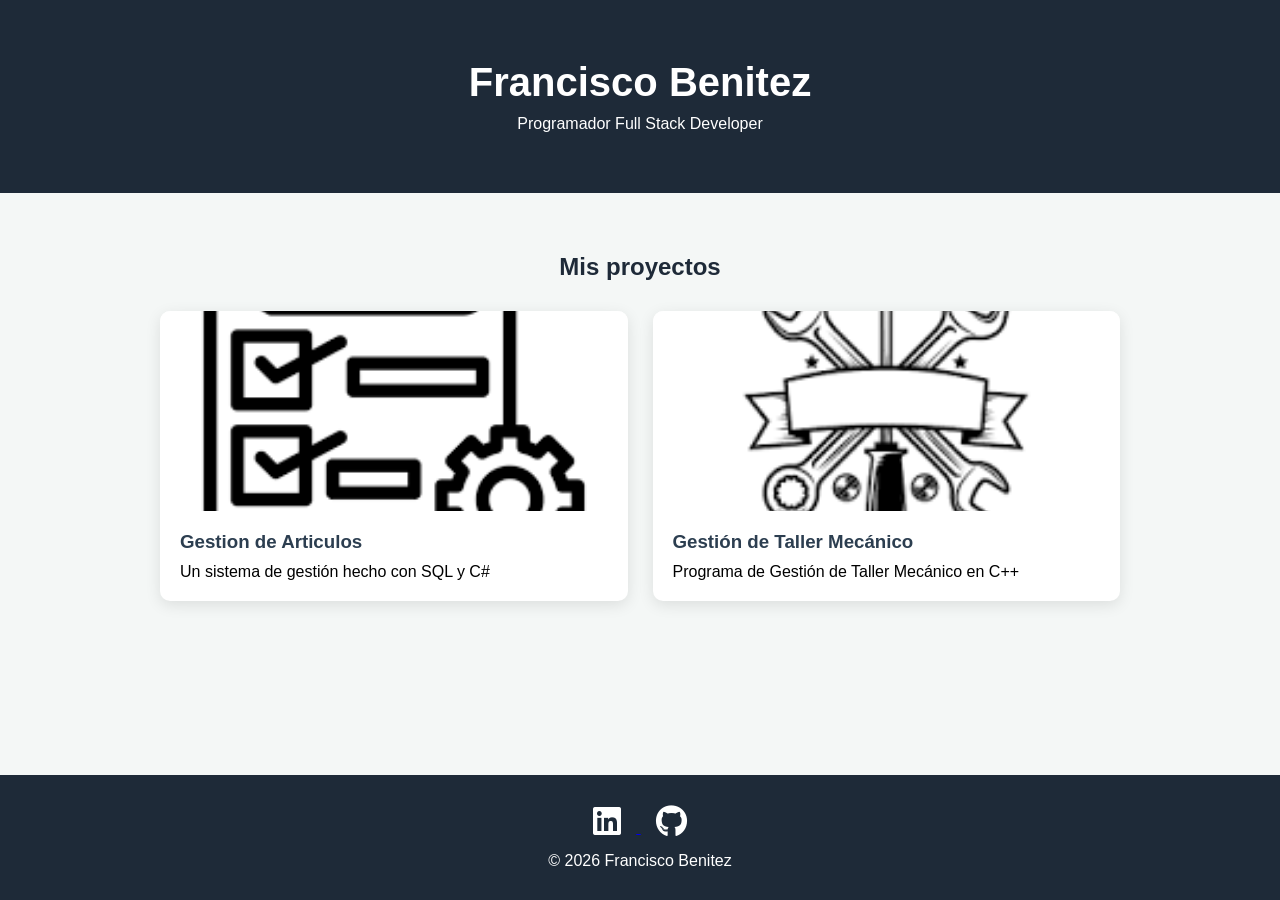
==== index.html @ 5b83ed47 "Rename Index.html to index.html" ====
<!DOCTYPE html>
<html lang="es">
<head>
    <meta charset="UTF-8">
    <meta name="viewport" content="width=device-width, initial-scale=1.0">
    <title>Portafolio - Francisco Benitez</title>
    
    <link rel="stylesheet" href="https://cdnjs.cloudflare.com/ajax/libs/font-awesome/6.0.0/css/all.min.css">
    
    <link rel="stylesheet" href="style.css"> 
</head>
<body>

    <header class="Hero">
        <h1>Francisco Benitez</h1>
        <p>Programador Full Stack Developer</p>
    </header>

    <main class="contenedor-principal">
        <section class="proyectos">
            <h2>Mis proyectos</h2>
            <div class="proyect-grids">
                
                <div class="card">
                    <a href="https://github.com/Panchobb/GestionArticulos" target="_blank">
                        <img src="Imagenes/GestionArticulos.png" alt="Gestion de Articulos">   
                    </a>    
                    <div class="card-info">
                        <h3>Gestion de Articulos</h3>
                        <p>Un sistema de gestión hecho con SQL y C#</p>
                    </div>
                </div>

                <div class="card">
                    <a href="https://github.com/Panchobb/TallerMecanico" target="_blank">
                        <img src="Imagenes/TallerMecanico.png" alt="Taller Mecánico">   
                    </a>    
                    <div class="card-info">
                        <h3>Gestión de Taller Mecánico</h3>
                        <p>Programa de Gestión de Taller Mecánico en C++</p>
                    </div>
                </div>

            </div>
        </section>
    </main>

    <footer class="pie-pagina">
        <div class="footer-content">
            <div class="redes-sociales">
                <a href="https://www.linkedin.com/in/fran-benitez-/" target="_blank">
                    <i class="fa-brands fa-linkedin"></i>
                </a>
                <a href="https://github.com/Panchobb" target="_blank">
                    <i class="fa-brands fa-github"></i>
                </a>
            </div>
            <p>&copy; 2026 Francisco Benitez</p>
        </div>
    </footer>

</body>
</html>
---- style.css ----
* {
    margin: 0;
    padding: 0;
    box-sizing: border-box;
}

body {
    font-family: 'Segoe UI', Arial, sans-serif;
    background-color: #f4f7f6;
    display: flex;
    flex-direction: column;
    min-height: 100vh; 
}

.contenedor-principal {
    flex: 1;
}

/* Encabezado */
.Hero {
    background-color: #1e2a38;
    color: white;
    text-align: center;
    padding: 60px 20px;
}

.Hero h1 {
    font-size: 2.5rem;
    margin-bottom: 10px;
}


.proyectos {
    max-width: 1000px;
    margin: 40px auto;
    padding: 20px;
}

.proyectos h2 {
    text-align: center;
    margin-bottom: 30px;
    color: #1e2a38;
}

.proyect-grids {
    display: grid;
    grid-template-columns: repeat(auto-fit, minmax(300px, 1fr));
    gap: 25px;
}


.card {
    background: white;
    border-radius: 10px;
    overflow: hidden;
    box-shadow: 0 4px 15px rgba(0,0,0,0.1);
    transition: transform 0.3s ease;
}

.card:hover {
    transform: translateY(-8px);
}

.card img {
    width: 100%;
    height: 200px;
    object-fit: cover;
    display: block;
}

.card-info {
    padding: 20px;
}

.card-info h3 {
    margin-bottom: 10px;
    color: #2c3e50;
}

/* Pie de Página */
.pie-pagina {
    background-color: #1e2a38;
    color: white;
    padding: 30px;
    text-align: center;
}

.redes-sociales {
    margin-bottom: 15px;
}

.redes-sociales i {
    font-size: 2rem;
    margin: 0 15px;
    color: white;
    transition: color 0.3s, transform 0.3s;
}

.redes-sociales i:hover {
    color: #3498db; 
    transform: scale(1.2);
}
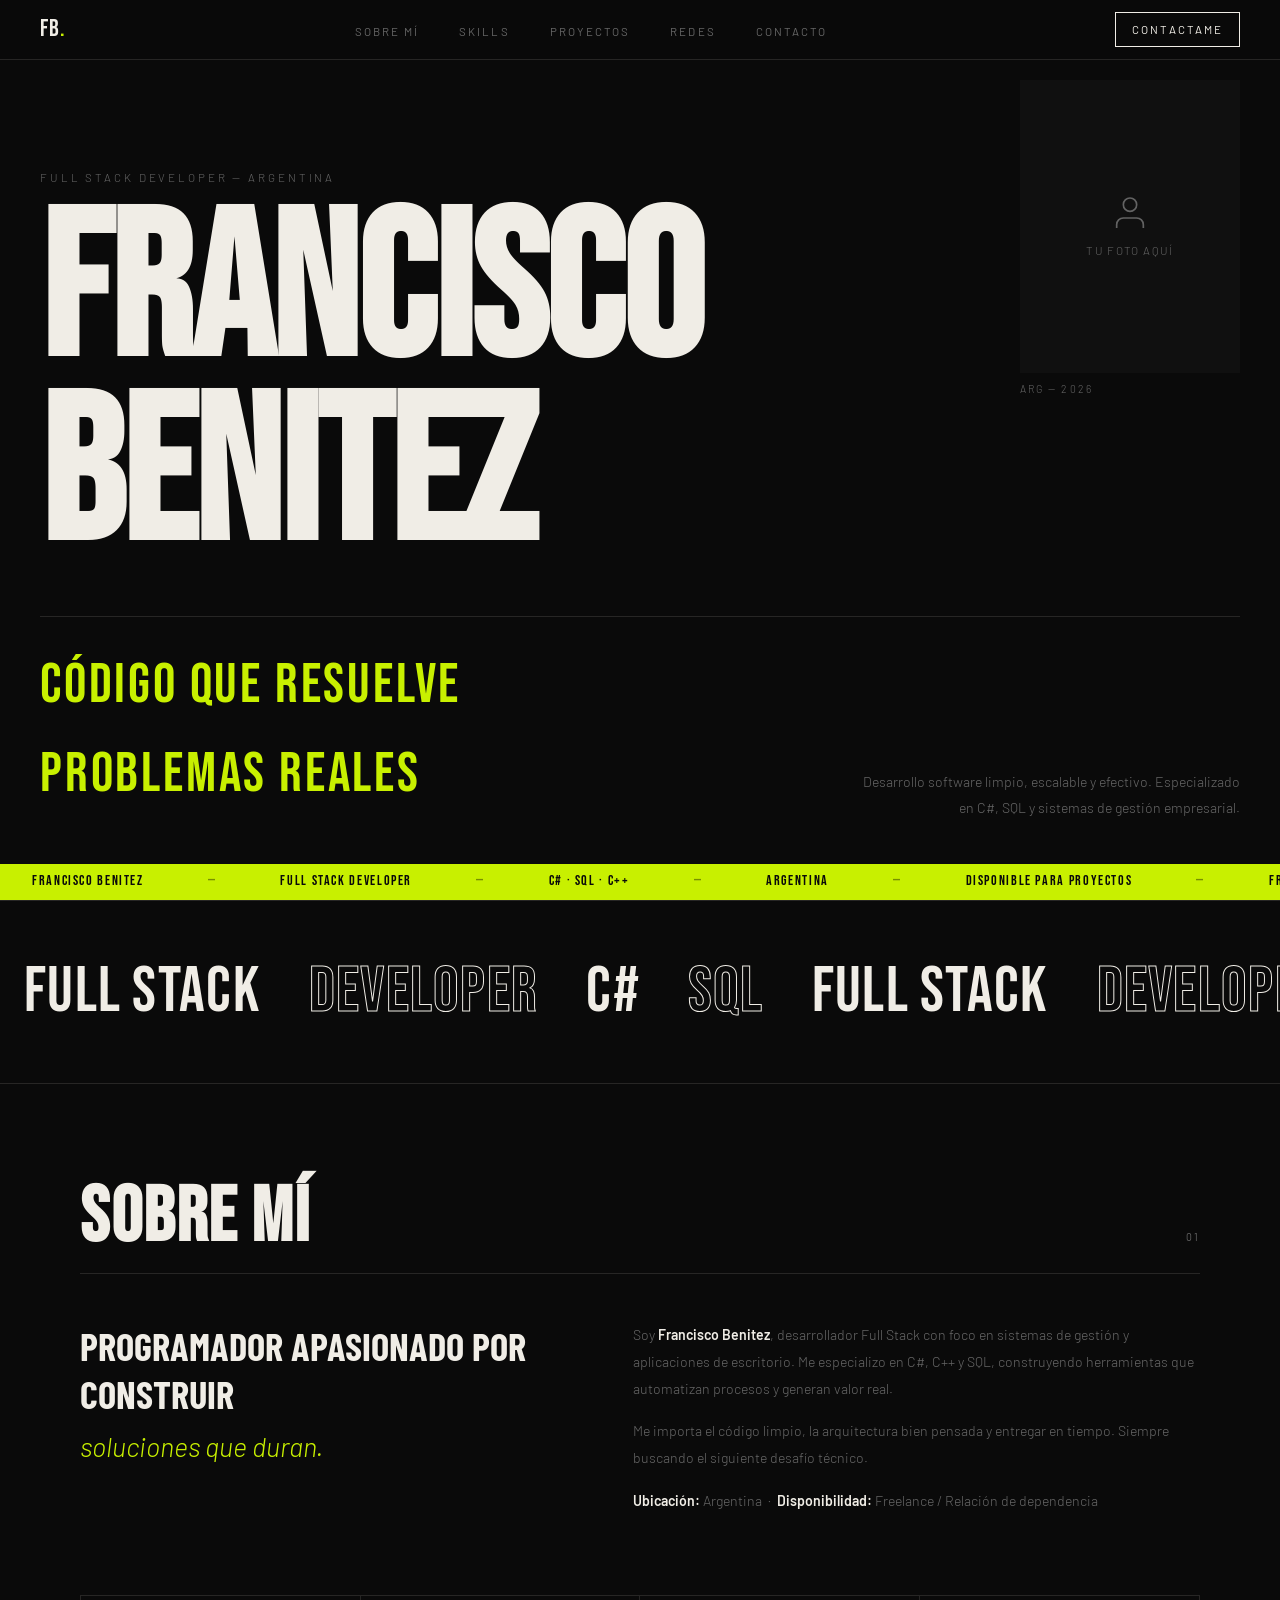
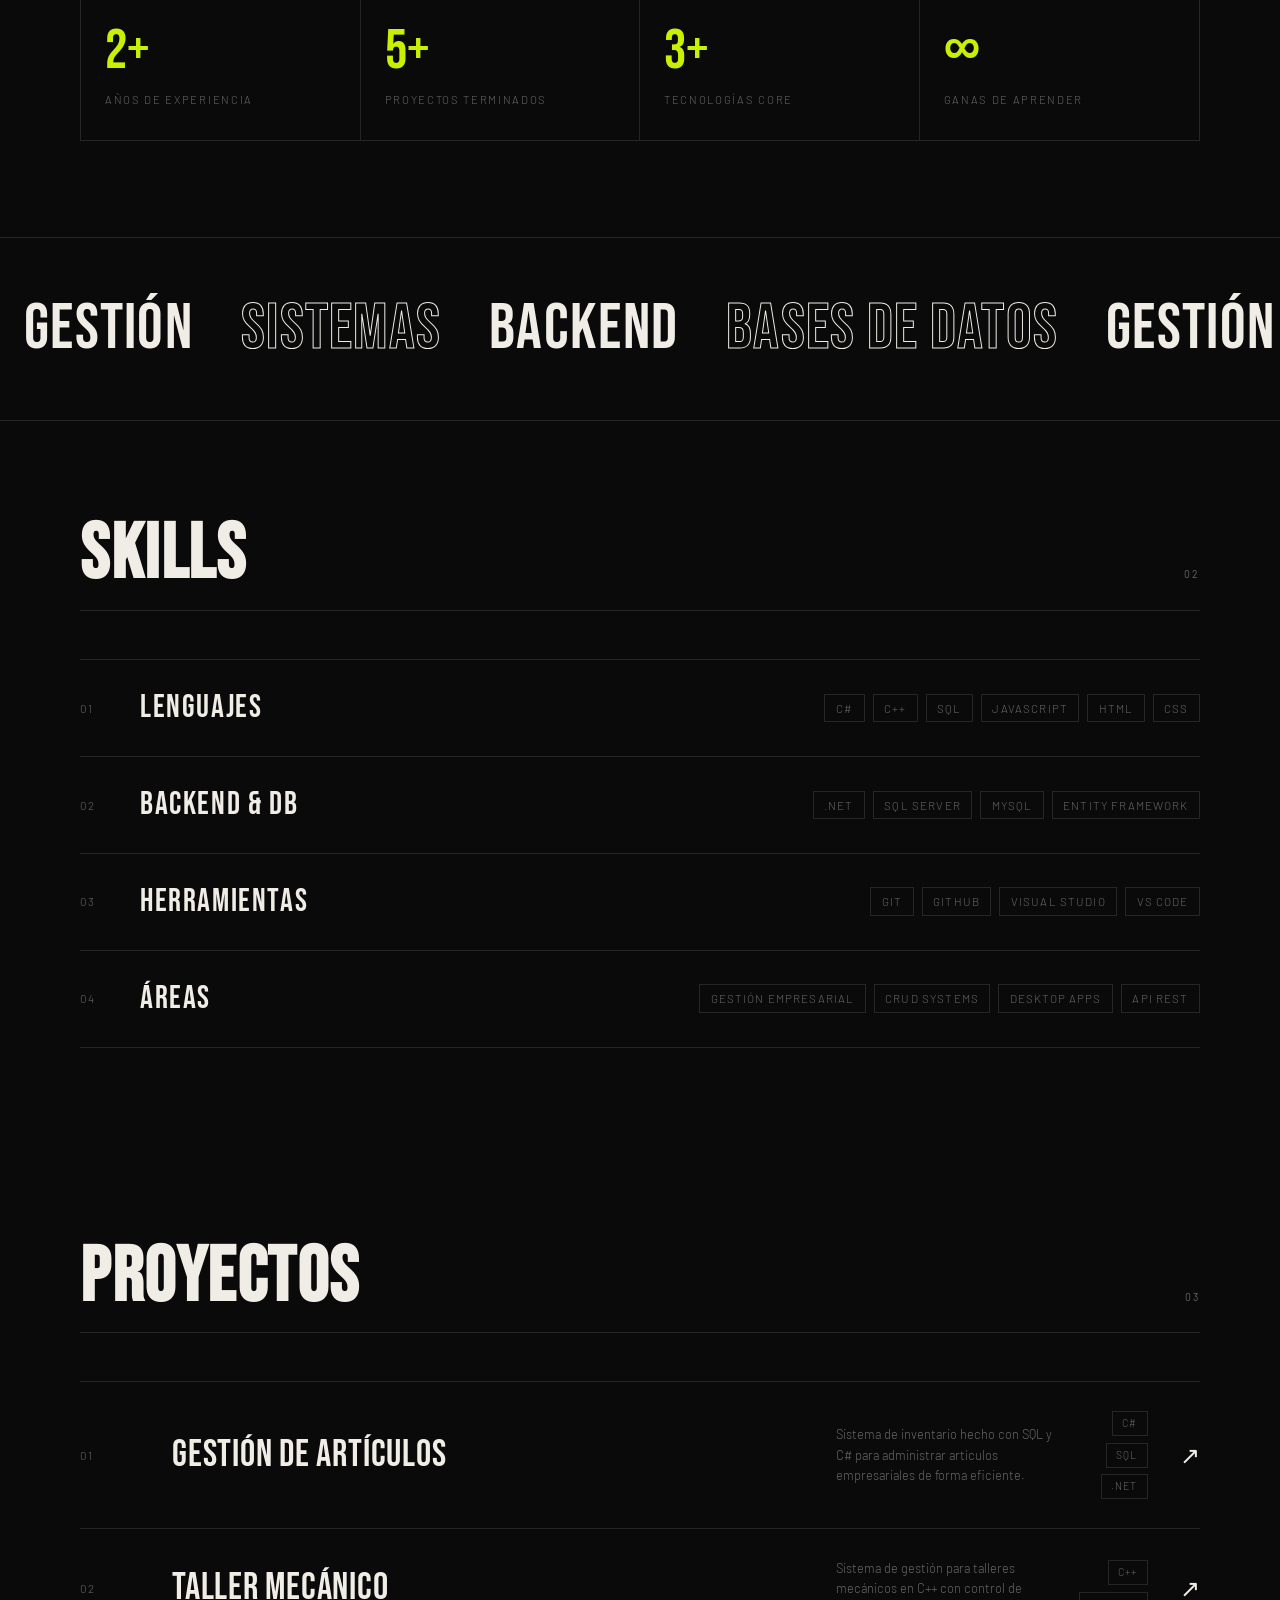
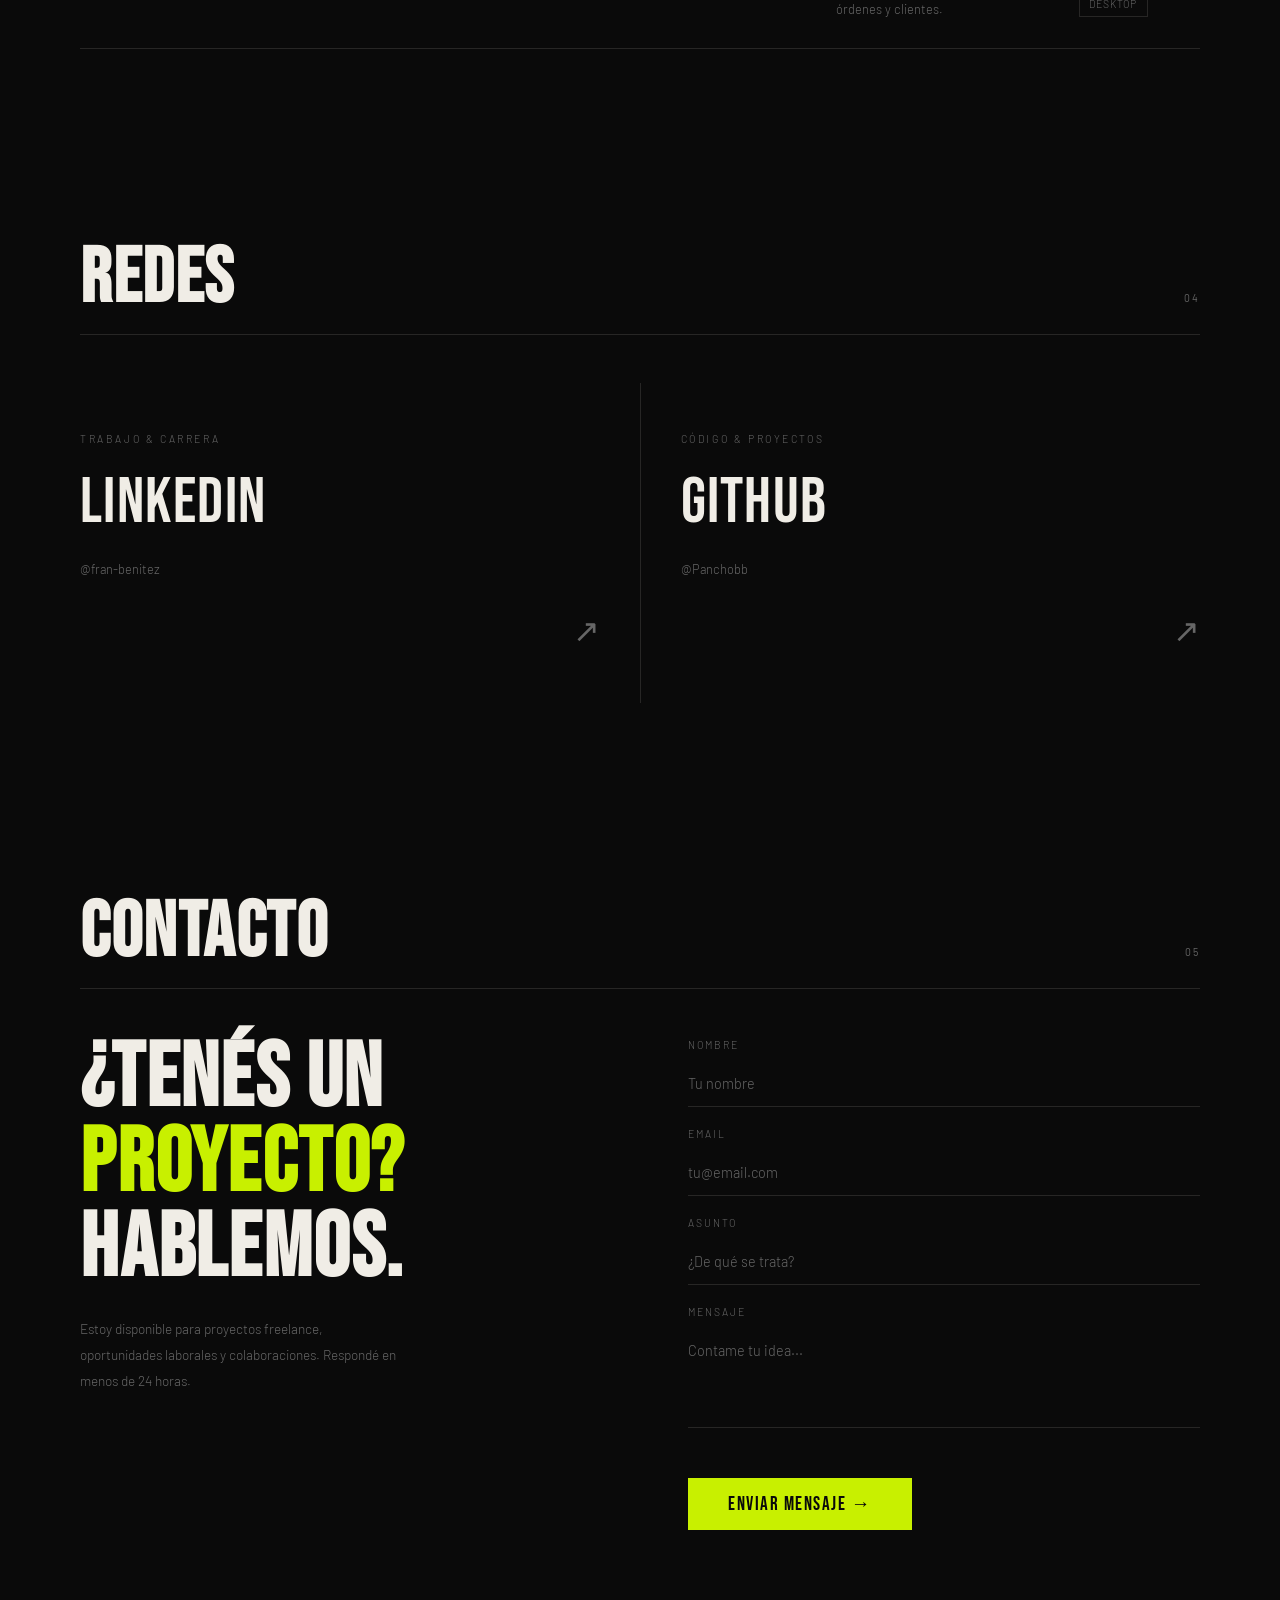
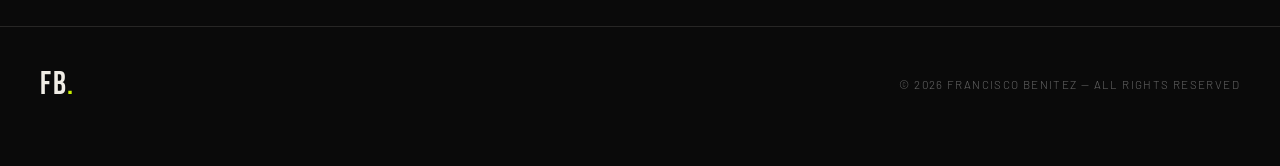
==== commit b9cd0eee: "a" ====
--- a/index.html
+++ b/index.html
@@ -1,63 +1,415 @@
 <!DOCTYPE html>
 <html lang="es">
 <head>
-    <meta charset="UTF-8">
-    <meta name="viewport" content="width=device-width, initial-scale=1.0">
-    <title>Portafolio - Francisco Benitez</title>
-    
-    <link rel="stylesheet" href="https://cdnjs.cloudflare.com/ajax/libs/font-awesome/6.0.0/css/all.min.css">
-    
-    <link rel="stylesheet" href="style.css"> 
+  <meta charset="UTF-8"/>
+  <meta name="viewport" content="width=device-width, initial-scale=1.0"/>
+  <title>Francisco Benitez — Full Stack Developer</title>
+  <link rel="preconnect" href="https://fonts.googleapis.com"/>
+  <link href="https://fonts.googleapis.com/css2?family=Bebas+Neue&family=Barlow:ital,wght@0,300;0,400;0,600;1,300;1,400&family=Barlow+Condensed:wght@700&display=swap" rel="stylesheet"/>
+  <style>
+    *, *::before, *::after { box-sizing: border-box; margin: 0; padding: 0; }
+    :root {
+      --black: #0a0a0a;
+      --white: #f0ede6;
+      --gray: #1a1a1a;
+      --gray2: #2a2a2a;
+      --muted: #666;
+      --accent: #c8f000;
+      --border: rgba(240,237,230,0.12);
+      --f-display: 'Bebas Neue', sans-serif;
+      --f-cond: 'Barlow Condensed', sans-serif;
+      --f-body: 'Barlow', sans-serif;
+    }
+    html { scroll-behavior: smooth; }
+    body { background: var(--black); color: var(--white); font-family: var(--f-body); font-weight: 300; font-size: 16px; line-height: 1.6; overflow-x: hidden; cursor: crosshair; }
+    a { color: inherit; text-decoration: none; }
+
+    /* NAV */
+    nav { position: fixed; top: 0; left: 0; right: 0; z-index: 200; display: flex; align-items: center; justify-content: space-between; padding: 0 2.5rem; height: 60px; background: rgba(10,10,10,0.92); backdrop-filter: blur(12px); border-bottom: 1px solid var(--border); }
+    .nav-logo { font-family: var(--f-display); font-size: 1.5rem; letter-spacing: 0.05em; color: var(--white); }
+    .nav-logo span { color: var(--accent); }
+    .nav-links { display: flex; gap: 2.5rem; list-style: none; }
+    .nav-links a { font-size: 0.72rem; letter-spacing: 0.18em; text-transform: uppercase; color: var(--muted); font-weight: 400; transition: color 0.2s; }
+    .nav-links a:hover { color: var(--accent); }
+    .nav-cta { font-size: 0.72rem; letter-spacing: 0.18em; text-transform: uppercase; border: 1px solid var(--white); padding: 0.45rem 1rem; color: var(--white); font-weight: 400; transition: background 0.2s, color 0.2s; }
+    .nav-cta:hover { background: var(--white); color: var(--black); }
+    .nav-toggle { display: none; background: none; border: none; cursor: pointer; padding: 4px; }
+    .nav-toggle span { display: block; width: 22px; height: 1px; background: var(--white); margin: 6px 0; transition: all 0.3s; }
+
+    /* TICKER */
+    .ticker-wrap { position: fixed; bottom: 0; left: 0; right: 0; z-index: 100; height: 36px; background: var(--accent); overflow: hidden; display: flex; align-items: center; }
+    .ticker-track { display: flex; white-space: nowrap; animation: ticker 30s linear infinite; }
+    .ticker-track span { font-family: var(--f-display); font-size: 0.85rem; letter-spacing: 0.12em; color: var(--black); padding: 0 2rem; }
+    .ticker-track span.sep { color: rgba(0,0,0,0.4); }
+    @keyframes ticker { from { transform: translateX(0); } to { transform: translateX(-50%); } }
+
+    /* HERO */
+    #inicio { min-height: 100vh; padding: 60px 2.5rem 80px; display: flex; flex-direction: column; justify-content: flex-end; position: relative; overflow: hidden; }
+    .hero-eyebrow { font-size: 0.72rem; letter-spacing: 0.25em; text-transform: uppercase; color: var(--muted); margin-bottom: 1rem; }
+    .hero-name { font-family: var(--f-display); font-size: clamp(5rem, 16vw, 15rem); line-height: 0.9; letter-spacing: -0.01em; color: var(--white); margin-bottom: 0.1em; }
+    .hero-title-row { display: flex; align-items: flex-end; justify-content: space-between; gap: 2rem; flex-wrap: wrap; border-top: 1px solid var(--border); padding-top: 1.5rem; margin-top: 1.5rem; }
+    .hero-role { font-family: var(--f-display); font-size: clamp(1.8rem, 5vw, 3.5rem); color: var(--accent); letter-spacing: 0.05em; }
+    .hero-desc { max-width: 380px; font-size: 0.88rem; color: var(--muted); line-height: 1.8; text-align: right; }
+    .hero-photo-frame { position: absolute; top: 80px; right: 2.5rem; width: 220px; }
+    .hero-photo-frame img, .hero-photo-placeholder { width: 100%; aspect-ratio: 3/4; object-fit: cover; display: block; filter: grayscale(100%) contrast(1.1); }
+    .hero-photo-placeholder { background: var(--gray); display: flex; align-items: center; justify-content: center; flex-direction: column; gap: 0.5rem; color: var(--muted); font-size: 0.72rem; letter-spacing: 0.12em; text-transform: uppercase; }
+    .hero-photo-frame::after { content: 'ARG — 2026'; display: block; font-size: 0.65rem; letter-spacing: 0.2em; color: var(--muted); margin-top: 0.5rem; }
+    .num-tag { font-size: 0.65rem; letter-spacing: 0.2em; color: var(--muted); font-weight: 400; }
+
+    /* SECTIONS */
+    .section-header { display: flex; align-items: baseline; justify-content: space-between; border-bottom: 1px solid var(--border); padding-bottom: 1rem; margin-bottom: 3rem; }
+    .section-title { font-family: var(--f-display); font-size: clamp(2.5rem, 6vw, 5rem); letter-spacing: 0.02em; line-height: 1; }
+    section.main-section { padding: 6rem 2.5rem 6rem; max-width: 1200px; margin: 0 auto; }
+
+    /* SOBRE */
+    .sobre-grid { display: grid; grid-template-columns: 1fr 1.2fr; gap: 5rem; align-items: start; }
+    .sobre-big-text { font-family: var(--f-cond); font-size: clamp(1.6rem, 3vw, 2.4rem); line-height: 1.25; font-weight: 700; text-transform: uppercase; }
+    .sobre-big-text em { font-style: italic; color: var(--accent); font-family: var(--f-body); font-weight: 300; font-size: 0.7em; text-transform: none; }
+    .sobre-details p { font-size: 0.88rem; color: var(--muted); margin-bottom: 1rem; line-height: 1.9; }
+    .sobre-details p strong { color: var(--white); font-weight: 600; }
+    .stats-row { display: grid; grid-template-columns: repeat(4, 1fr); gap: 0; border: 1px solid var(--border); margin-top: 4rem; }
+    .stat-item { padding: 1.8rem 1.5rem; border-right: 1px solid var(--border); }
+    .stat-item:last-child { border-right: none; }
+    .stat-item .n { font-family: var(--f-display); font-size: 3.5rem; color: var(--accent); display: block; line-height: 1; margin-bottom: 0.3rem; }
+    .stat-item .l { font-size: 0.7rem; letter-spacing: 0.15em; text-transform: uppercase; color: var(--muted); }
+
+    /* SKILLS TABLE */
+    .skills-table { width: 100%; border-collapse: collapse; }
+    .skills-table tr { border-bottom: 1px solid var(--border); cursor: default; transition: background 0.15s; }
+    .skills-table tr:hover { background: var(--gray); }
+    .skills-table tr:first-child { border-top: 1px solid var(--border); }
+    .skills-table td { padding: 1.4rem 0; vertical-align: middle; }
+    .td-num { width: 60px; color: var(--muted); font-size: 0.72rem; letter-spacing: 0.15em; }
+    .td-cat { font-family: var(--f-display); font-size: 2rem; letter-spacing: 0.05em; padding-right: 2rem; }
+    .td-tags { text-align: right; }
+    .td-tags span { display: inline-block; margin-left: 0.5rem; padding: 0.25rem 0.65rem; border: 1px solid var(--border); font-size: 0.72rem; letter-spacing: 0.1em; text-transform: uppercase; color: var(--muted); }
+    .skills-table tr:hover .td-cat { color: var(--accent); }
+    .skills-table tr:hover .td-tags span { border-color: var(--accent); color: var(--white); }
+
+    /* PROYECTOS */
+    .project-row { display: grid; grid-template-columns: 60px 1fr 220px 60px auto; align-items: center; gap: 2rem; padding: 1.8rem 0; border-bottom: 1px solid var(--border); text-decoration: none; color: inherit; transition: background 0.15s; }
+    .project-row:first-child { border-top: 1px solid var(--border); }
+    .project-row:hover { background: var(--gray); }
+    .project-row:hover .proj-num { color: var(--accent); }
+    .project-row:hover .proj-arrow { transform: translateX(6px); color: var(--accent); }
+    .proj-num { font-size: 0.72rem; letter-spacing: 0.15em; color: var(--muted); transition: color 0.2s; }
+    .proj-name { font-family: var(--f-display); font-size: clamp(1.6rem, 3vw, 2.5rem); letter-spacing: 0.02em; line-height: 1; }
+    .proj-desc { font-size: 0.8rem; color: var(--muted); line-height: 1.6; }
+    .proj-tech { display: flex; gap: 0.4rem; flex-wrap: wrap; justify-content: flex-end; }
+    .proj-tech span { padding: 0.2rem 0.6rem; border: 1px solid var(--border); font-size: 0.65rem; letter-spacing: 0.1em; text-transform: uppercase; color: var(--muted); }
+    .proj-arrow { font-size: 1.5rem; transition: transform 0.2s, color 0.2s; }
+    .proj-preview { position: fixed; pointer-events: none; width: 260px; aspect-ratio: 16/10; object-fit: cover; filter: grayscale(80%); z-index: 50; opacity: 0; transition: opacity 0.2s; border: 1px solid var(--border); }
+
+    /* REDES */
+    .redes-grid { display: grid; grid-template-columns: repeat(2, 1fr); gap: 1px; background: var(--border); }
+    .red-tile { background: var(--black); padding: 3rem 2.5rem; display: flex; flex-direction: column; gap: 1.5rem; text-decoration: none; color: inherit; transition: background 0.2s; }
+    .red-tile:hover { background: var(--gray); }
+    .red-tile:hover .red-name { color: var(--accent); }
+    .red-platform { font-size: 0.65rem; letter-spacing: 0.25em; text-transform: uppercase; color: var(--muted); }
+    .red-name { font-family: var(--f-display); font-size: clamp(2.5rem, 5vw, 4.5rem); letter-spacing: 0.02em; line-height: 1; transition: color 0.2s; }
+    .red-handle { font-size: 0.8rem; color: var(--muted); }
+    .red-arrow { margin-left: auto; font-size: 2rem; color: var(--muted); transition: color 0.2s, transform 0.2s; }
+    .red-tile:hover .red-arrow { color: var(--accent); transform: translate(4px,-4px); }
+
+    /* CONTACTO */
+    .contacto-inner { display: grid; grid-template-columns: 1fr 1fr; gap: 6rem; align-items: start; }
+    .contacto-left h3 { font-family: var(--f-display); font-size: clamp(3rem, 7vw, 6rem); line-height: 0.95; letter-spacing: 0.02em; margin-bottom: 1.5rem; }
+    .contacto-left h3 span { color: var(--accent); }
+    .contacto-left p { font-size: 0.85rem; color: var(--muted); max-width: 320px; line-height: 1.9; }
+    .form-group { margin-bottom: 1.2rem; }
+    .form-label { display: block; font-size: 0.65rem; letter-spacing: 0.2em; text-transform: uppercase; color: var(--muted); margin-bottom: 0.5rem; }
+    input[type="text"], input[type="email"], textarea { width: 100%; background: transparent; border: none; border-bottom: 1px solid var(--border); color: var(--white); font-family: var(--f-body); font-weight: 300; font-size: 0.9rem; padding: 0.85rem 0; outline: none; transition: border-color 0.2s; resize: none; }
+    input:focus, textarea:focus { border-color: var(--accent); }
+    input::placeholder, textarea::placeholder { color: var(--muted); }
+    textarea { min-height: 100px; }
+    .btn-send { display: inline-flex; align-items: center; gap: 1rem; margin-top: 1.5rem; background: var(--accent); color: var(--black); border: none; font-family: var(--f-display); font-size: 1.2rem; letter-spacing: 0.08em; padding: 0.9rem 2.5rem; cursor: crosshair; transition: gap 0.2s; }
+    .btn-send:hover { gap: 1.5rem; }
+
+    /* MARQUEE */
+    .big-divider { padding: 2.5rem 0; border-top: 1px solid var(--border); border-bottom: 1px solid var(--border); overflow: hidden; }
+    .big-divider-inner { display: flex; white-space: nowrap; animation: marquee 22s linear infinite; }
+    .big-divider-inner span { font-family: var(--f-display); font-size: clamp(2.5rem, 5vw, 4.5rem); letter-spacing: 0.02em; padding: 0 1.5rem; flex-shrink: 0; }
+    .big-divider-inner span.outline { -webkit-text-stroke: 1px var(--white); color: transparent; }
+    @keyframes marquee { from { transform: translateX(0); } to { transform: translateX(-50%); } }
+
+    /* FOOTER */
+    footer { padding: 2rem 2.5rem 3.5rem; display: flex; align-items: center; justify-content: space-between; border-top: 1px solid var(--border); }
+    .footer-logo { font-family: var(--f-display); font-size: 2rem; letter-spacing: 0.05em; }
+    .footer-logo span { color: var(--accent); }
+    .footer-copy { font-size: 0.72rem; letter-spacing: 0.12em; text-transform: uppercase; color: var(--muted); }
+
+    /* REVEAL */
+    .reveal { opacity: 0; transform: translateY(30px); transition: opacity 0.7s ease, transform 0.7s ease; }
+    .reveal.visible { opacity: 1; transform: none; }
+
+    /* MOBILE */
+    @media (max-width: 768px) {
+      nav { padding: 0 1.2rem; }
+      .nav-links, .nav-cta { display: none; }
+      .nav-links.open { display: flex; flex-direction: column; position: fixed; inset: 60px 0 36px 0; background: var(--black); padding: 2.5rem 1.5rem; gap: 2rem; border-top: 1px solid var(--border); z-index: 199; }
+      .nav-links.open a { font-size: 0.9rem; }
+      .nav-toggle { display: block; }
+      #inicio { padding: 80px 1.2rem 5rem; }
+      .hero-photo-frame { display: none; }
+      .hero-desc { text-align: left; }
+      section.main-section { padding: 4rem 1.2rem; }
+      .sobre-grid { grid-template-columns: 1fr; gap: 2rem; }
+      .stats-row { grid-template-columns: 1fr 1fr; }
+      .stat-item:nth-child(2) { border-right: none; }
+      .stat-item:nth-child(3) { border-right: 1px solid var(--border); border-top: 1px solid var(--border); }
+      .stat-item:nth-child(4) { border-top: 1px solid var(--border); }
+      .project-row { grid-template-columns: 40px 1fr auto; gap: 0.8rem; }
+      .proj-desc, .proj-tech { display: none; }
+      .redes-grid { grid-template-columns: 1fr; }
+      .contacto-inner { grid-template-columns: 1fr; gap: 3rem; }
+      .contacto-left h3 { font-size: 3.5rem; }
+      footer { flex-direction: column; gap: 0.5rem; text-align: center; }
+    }
+  </style>
 </head>
 <body>
 
-    <header class="Hero">
-        <h1>Francisco Benitez</h1>
-        <p>Programador Full Stack Developer</p>
-    </header>
-
-    <main class="contenedor-principal">
-        <section class="proyectos">
-            <h2>Mis proyectos</h2>
-            <div class="proyect-grids">
-                
-                <div class="card">
-                    <a href="https://github.com/Panchobb/GestionArticulos" target="_blank">
-                        <img src="Imagenes/GestionArticulos.png" alt="Gestion de Articulos">   
-                    </a>    
-                    <div class="card-info">
-                        <h3>Gestion de Articulos</h3>
-                        <p>Un sistema de gestión hecho con SQL y C#</p>
-                    </div>
-                </div>
-
-                <div class="card">
-                    <a href="https://github.com/Panchobb/TallerMecanico" target="_blank">
-                        <img src="Imagenes/TallerMecanico.png" alt="Taller Mecánico">   
-                    </a>    
-                    <div class="card-info">
-                        <h3>Gestión de Taller Mecánico</h3>
-                        <p>Programa de Gestión de Taller Mecánico en C++</p>
-                    </div>
-                </div>
-
-            </div>
-        </section>
-    </main>
-
-    <footer class="pie-pagina">
-        <div class="footer-content">
-            <div class="redes-sociales">
-                <a href="https://www.linkedin.com/in/fran-benitez-/" target="_blank">
-                    <i class="fa-brands fa-linkedin"></i>
-                </a>
-                <a href="https://github.com/Panchobb" target="_blank">
-                    <i class="fa-brands fa-github"></i>
-                </a>
-            </div>
-            <p>&copy; 2026 Francisco Benitez</p>
-        </div>
-    </footer>
-
+<nav>
+  <a class="nav-logo" href="#inicio">FB<span>.</span></a>
+  <ul class="nav-links" id="nav-links">
+    <li><a href="#sobre">Sobre mí</a></li>
+    <li><a href="#conocimientos">Skills</a></li>
+    <li><a href="#proyectos">Proyectos</a></li>
+    <li><a href="#redes">Redes</a></li>
+    <li><a href="#contacto">Contacto</a></li>
+  </ul>
+  <a class="nav-cta" href="#contacto">Contactame</a>
+  <button class="nav-toggle" id="nav-toggle" aria-label="Menú">
+    <span></span><span></span><span></span>
+  </button>
+</nav>
+
+<!-- HERO -->
+<section id="inicio">
+  <div class="hero-photo-frame">
+    <!-- Para agregar tu foto: reemplazá el div de abajo por <img src="tu-foto.jpg" alt="Francisco Benitez" style="width:100%;aspect-ratio:3/4;object-fit:cover;filter:grayscale(100%)"> -->
+    <div class="hero-photo-placeholder">
+      <svg xmlns="http://www.w3.org/2000/svg" width="40" height="40" viewBox="0 0 24 24" fill="none" stroke="currentColor" stroke-width="1"><path d="M20 21v-2a4 4 0 0 0-4-4H8a4 4 0 0 0-4 4v2"/><circle cx="12" cy="7" r="4"/></svg>
+      Tu foto aquí
+    </div>
+  </div>
+  <p class="hero-eyebrow">Full Stack Developer — Argentina</p>
+  <h1 class="hero-name">Francisco<br/>Benitez</h1>
+  <div class="hero-title-row">
+    <p class="hero-role">Código que resuelve<br/>problemas reales</p>
+    <p class="hero-desc">Desarrollo software limpio, escalable y efectivo. Especializado en C#, SQL y sistemas de gestión empresarial.</p>
+  </div>
+</section>
+
+<!-- MARQUEE 1 -->
+<div class="big-divider">
+  <div class="big-divider-inner">
+    <span>FULL STACK</span><span class="outline">DEVELOPER</span>
+    <span>C#</span><span class="outline">SQL</span>
+    <span>FULL STACK</span><span class="outline">DEVELOPER</span>
+    <span>C#</span><span class="outline">SQL</span>
+    <span>FULL STACK</span><span class="outline">DEVELOPER</span>
+    <span>C#</span><span class="outline">SQL</span>
+    <span>FULL STACK</span><span class="outline">DEVELOPER</span>
+    <span>C#</span><span class="outline">SQL</span>
+  </div>
+</div>
+
+<!-- SOBRE MÍ -->
+<section id="sobre" class="main-section reveal">
+  <div class="section-header">
+    <h2 class="section-title">Sobre mí</h2>
+    <span class="num-tag">01</span>
+  </div>
+  <div class="sobre-grid">
+    <div>
+      <p class="sobre-big-text">Programador apasionado por construir<br/><em>soluciones que duran.</em></p>
+    </div>
+    <div class="sobre-details">
+      <p>Soy <strong>Francisco Benitez</strong>, desarrollador Full Stack con foco en sistemas de gestión y aplicaciones de escritorio. Me especializo en C#, C++ y SQL, construyendo herramientas que automatizan procesos y generan valor real.</p>
+      <p>Me importa el código limpio, la arquitectura bien pensada y entregar en tiempo. Siempre buscando el siguiente desafío técnico.</p>
+      <p><strong>Ubicación:</strong> Argentina &nbsp;·&nbsp; <strong>Disponibilidad:</strong> Freelance / Relación de dependencia</p>
+    </div>
+  </div>
+  <div class="stats-row">
+    <div class="stat-item"><span class="n">2+</span><span class="l">Años de experiencia</span></div>
+    <div class="stat-item"><span class="n">5+</span><span class="l">Proyectos terminados</span></div>
+    <div class="stat-item"><span class="n">3+</span><span class="l">Tecnologías core</span></div>
+    <div class="stat-item"><span class="n">∞</span><span class="l">Ganas de aprender</span></div>
+  </div>
+</section>
+
+<!-- MARQUEE 2 -->
+<div class="big-divider">
+  <div class="big-divider-inner" style="animation-direction:reverse;">
+    <span>GESTIÓN</span><span class="outline">SISTEMAS</span>
+    <span>BACKEND</span><span class="outline">BASES DE DATOS</span>
+    <span>GESTIÓN</span><span class="outline">SISTEMAS</span>
+    <span>BACKEND</span><span class="outline">BASES DE DATOS</span>
+    <span>GESTIÓN</span><span class="outline">SISTEMAS</span>
+    <span>BACKEND</span><span class="outline">BASES DE DATOS</span>
+    <span>GESTIÓN</span><span class="outline">SISTEMAS</span>
+    <span>BACKEND</span><span class="outline">BASES DE DATOS</span>
+  </div>
+</div>
+
+<!-- SKILLS -->
+<section id="conocimientos" class="main-section reveal">
+  <div class="section-header">
+    <h2 class="section-title">Skills</h2>
+    <span class="num-tag">02</span>
+  </div>
+  <table class="skills-table">
+    <tbody>
+      <tr>
+        <td class="td-num">01</td>
+        <td class="td-cat">Lenguajes</td>
+        <td class="td-tags"><span>C#</span><span>C++</span><span>SQL</span><span>JavaScript</span><span>HTML</span><span>CSS</span></td>
+      </tr>
+      <tr>
+        <td class="td-num">02</td>
+        <td class="td-cat">Backend &amp; DB</td>
+        <td class="td-tags"><span>.NET</span><span>SQL Server</span><span>MySQL</span><span>Entity Framework</span></td>
+      </tr>
+      <tr>
+        <td class="td-num">03</td>
+        <td class="td-cat">Herramientas</td>
+        <td class="td-tags"><span>Git</span><span>GitHub</span><span>Visual Studio</span><span>VS Code</span></td>
+      </tr>
+      <tr>
+        <td class="td-num">04</td>
+        <td class="td-cat">Áreas</td>
+        <td class="td-tags"><span>Gestión empresarial</span><span>CRUD systems</span><span>Desktop apps</span><span>API REST</span></td>
+      </tr>
+    </tbody>
+  </table>
+</section>
+
+<!-- PROYECTOS -->
+<section id="proyectos" class="main-section reveal">
+  <div class="section-header">
+    <h2 class="section-title">Proyectos</h2>
+    <span class="num-tag">03</span>
+  </div>
+  <div>
+    <a class="project-row" href="https://github.com/Panchobb/GestionArticulos" target="_blank" rel="noopener" data-img="https://panchobb.github.io/Portafolio/Imagenes/GestionArticulos.png">
+      <span class="proj-num">01</span>
+      <div class="proj-name">Gestión de Artículos</div>
+      <div class="proj-desc">Sistema de inventario hecho con SQL y C# para administrar artículos empresariales de forma eficiente.</div>
+      <div class="proj-tech"><span>C#</span><span>SQL</span><span>.NET</span></div>
+      <span class="proj-arrow">↗</span>
+    </a>
+    <a class="project-row" href="https://github.com/Panchobb/TallerMecanico" target="_blank" rel="noopener" data-img="https://panchobb.github.io/Portafolio/Imagenes/TallerMecanico.png">
+      <span class="proj-num">02</span>
+      <div class="proj-name">Taller Mecánico</div>
+      <div class="proj-desc">Sistema de gestión para talleres mecánicos en C++ con control de órdenes y clientes.</div>
+      <div class="proj-tech"><span>C++</span><span>Desktop</span></div>
+      <span class="proj-arrow">↗</span>
+    </a>
+  </div>
+</section>
+
+<!-- REDES -->
+<section id="redes" class="main-section reveal" style="padding-bottom:0;">
+  <div class="section-header">
+    <h2 class="section-title">Redes</h2>
+    <span class="num-tag">04</span>
+  </div>
+</section>
+<div class="redes-grid" style="max-width:1200px;margin:0 auto 6rem;">
+  <a class="red-tile" href="https://www.linkedin.com/in/fran-benitez-/" target="_blank" rel="noopener">
+    <span class="red-platform">Trabajo &amp; carrera</span>
+    <div class="red-name">LinkedIn</div>
+    <span class="red-handle">@fran-benitez</span>
+    <span class="red-arrow">↗</span>
+  </a>
+  <a class="red-tile" href="https://github.com/Panchobb" target="_blank" rel="noopener">
+    <span class="red-platform">Código &amp; proyectos</span>
+    <div class="red-name">GitHub</div>
+    <span class="red-handle">@Panchobb</span>
+    <span class="red-arrow">↗</span>
+  </a>
+</div>
+
+<!-- CONTACTO -->
+<section id="contacto" class="main-section reveal">
+  <div class="section-header">
+    <h2 class="section-title">Contacto</h2>
+    <span class="num-tag">05</span>
+  </div>
+  <div class="contacto-inner">
+    <div class="contacto-left">
+      <h3>¿Tenés un<br/><span>proyecto?</span><br/>Hablemos.</h3>
+      <p>Estoy disponible para proyectos freelance, oportunidades laborales y colaboraciones. Respondé en menos de 24 horas.</p>
+    </div>
+    <form action="mailto:contacto@franbenitez.dev" method="POST" enctype="text/plain">
+      <div class="form-group">
+        <label class="form-label">Nombre</label>
+        <input type="text" name="nombre" placeholder="Tu nombre" required/>
+      </div>
+      <div class="form-group">
+        <label class="form-label">Email</label>
+        <input type="email" name="email" placeholder="tu@email.com" required/>
+      </div>
+      <div class="form-group">
+        <label class="form-label">Asunto</label>
+        <input type="text" name="asunto" placeholder="¿De qué se trata?"/>
+      </div>
+      <div class="form-group">
+        <label class="form-label">Mensaje</label>
+        <textarea name="mensaje" placeholder="Contame tu idea..." required></textarea>
+      </div>
+      <button type="submit" class="btn-send">Enviar mensaje →</button>
+    </form>
+  </div>
+</section>
+
+<footer>
+  <div class="footer-logo">FB<span>.</span></div>
+  <p class="footer-copy">© 2026 Francisco Benitez — All rights reserved</p>
+</footer>
+
+<!-- BOTTOM TICKER -->
+<div class="ticker-wrap">
+  <div class="ticker-track">
+    <span>Francisco Benitez</span><span class="sep">—</span>
+    <span>Full Stack Developer</span><span class="sep">—</span>
+    <span>C# · SQL · C++</span><span class="sep">—</span>
+    <span>Argentina</span><span class="sep">—</span>
+    <span>Disponible para proyectos</span><span class="sep">—</span>
+    <span>Francisco Benitez</span><span class="sep">—</span>
+    <span>Full Stack Developer</span><span class="sep">—</span>
+    <span>C# · SQL · C++</span><span class="sep">—</span>
+    <span>Argentina</span><span class="sep">—</span>
+    <span>Disponible para proyectos</span><span class="sep">—</span>
+  </div>
+</div>
+
+<img class="proj-preview" id="proj-preview" src="" alt=""/>
+
+<script>
+  // Mobile menu
+  const toggle = document.getElementById('nav-toggle');
+  const links = document.getElementById('nav-links');
+  toggle.addEventListener('click', () => links.classList.toggle('open'));
+  links.querySelectorAll('a').forEach(a => a.addEventListener('click', () => links.classList.remove('open')));
+
+  // Scroll reveal
+  const obs = new IntersectionObserver(entries => {
+    entries.forEach(e => { if (e.isIntersecting) { e.target.classList.add('visible'); obs.unobserve(e.target); } });
+  }, { threshold: 0.08 });
+  document.querySelectorAll('.reveal').forEach(el => obs.observe(el));
+
+  // Project image follow cursor
+  const preview = document.getElementById('proj-preview');
+  document.querySelectorAll('.project-row[data-img]').forEach(row => {
+    row.addEventListener('mouseenter', () => { preview.src = row.dataset.img; preview.style.opacity = '1'; });
+    row.addEventListener('mouseleave', () => { preview.style.opacity = '0'; });
+    row.addEventListener('mousemove', e => {
+      preview.style.left = (e.clientX + 24) + 'px';
+      preview.style.top = Math.max(10, e.clientY - 80) + 'px';
+    });
+  });
+</script>
 </body>
 </html>
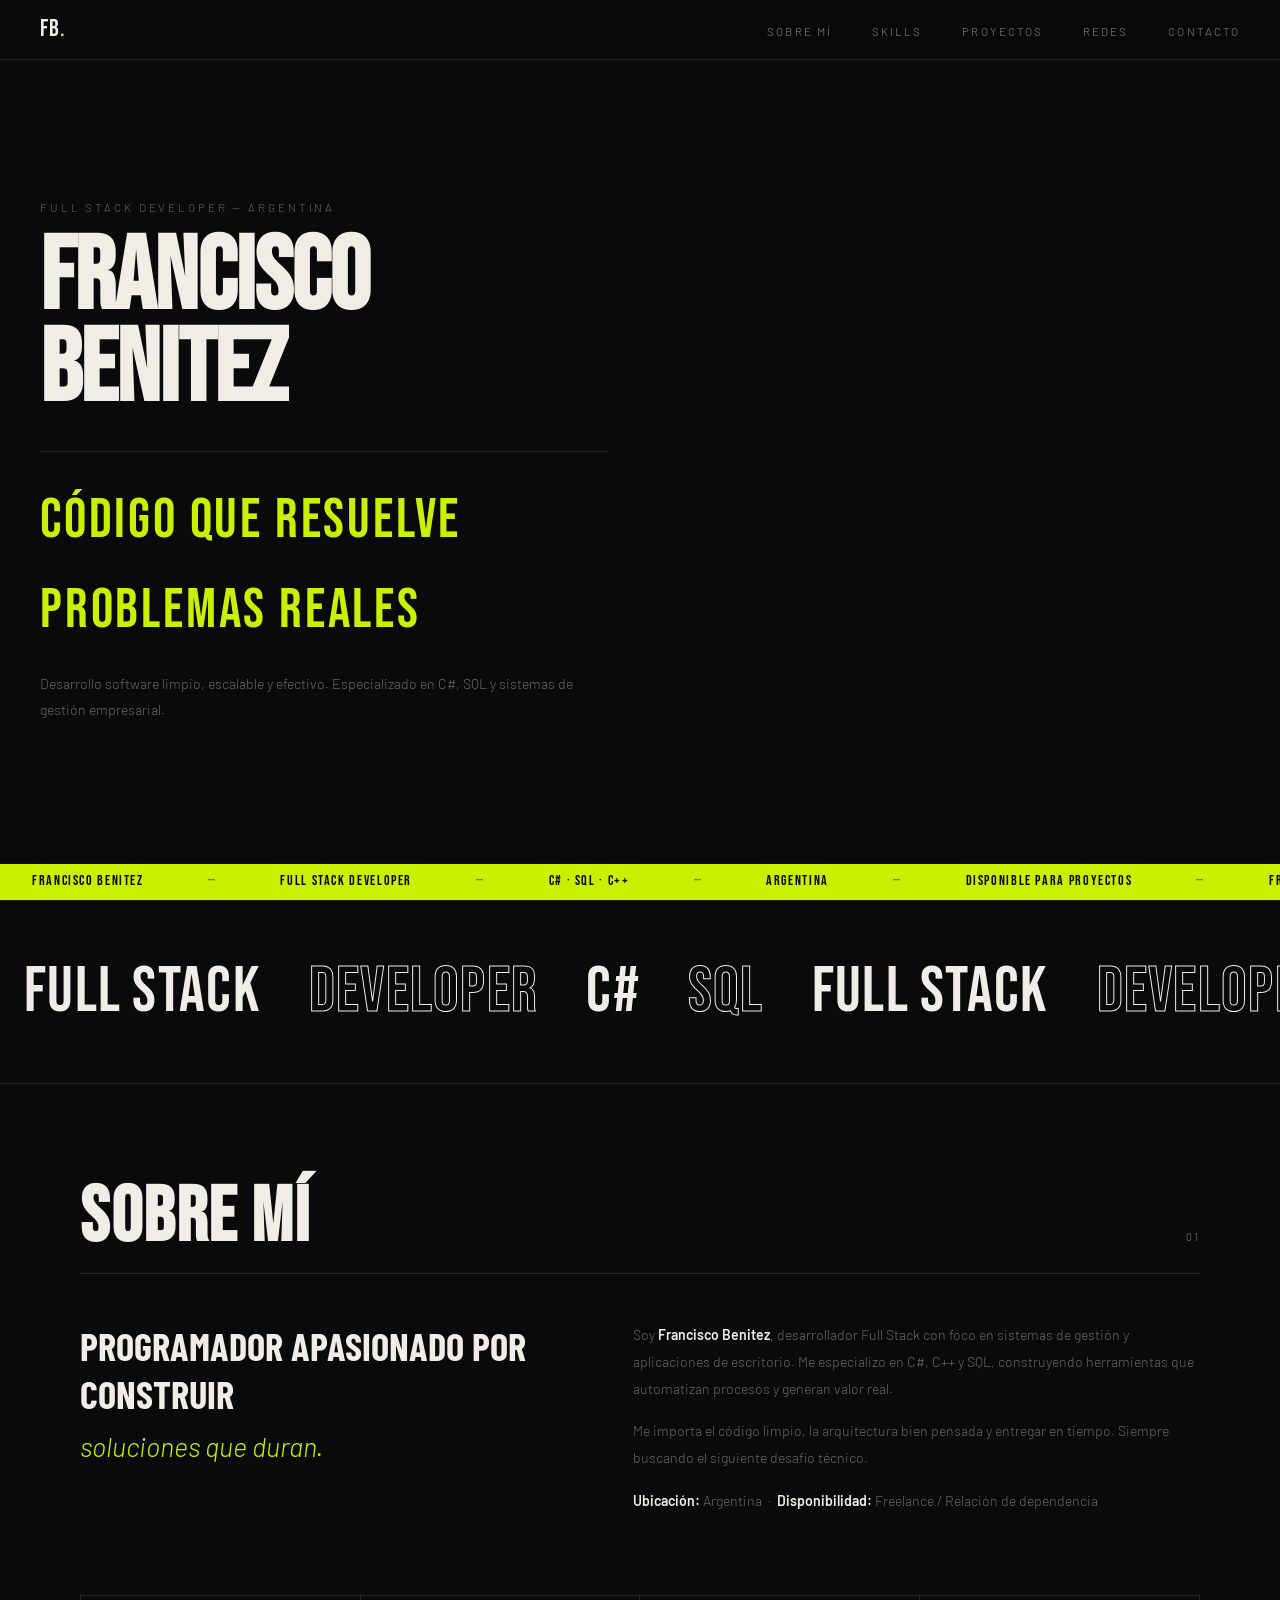
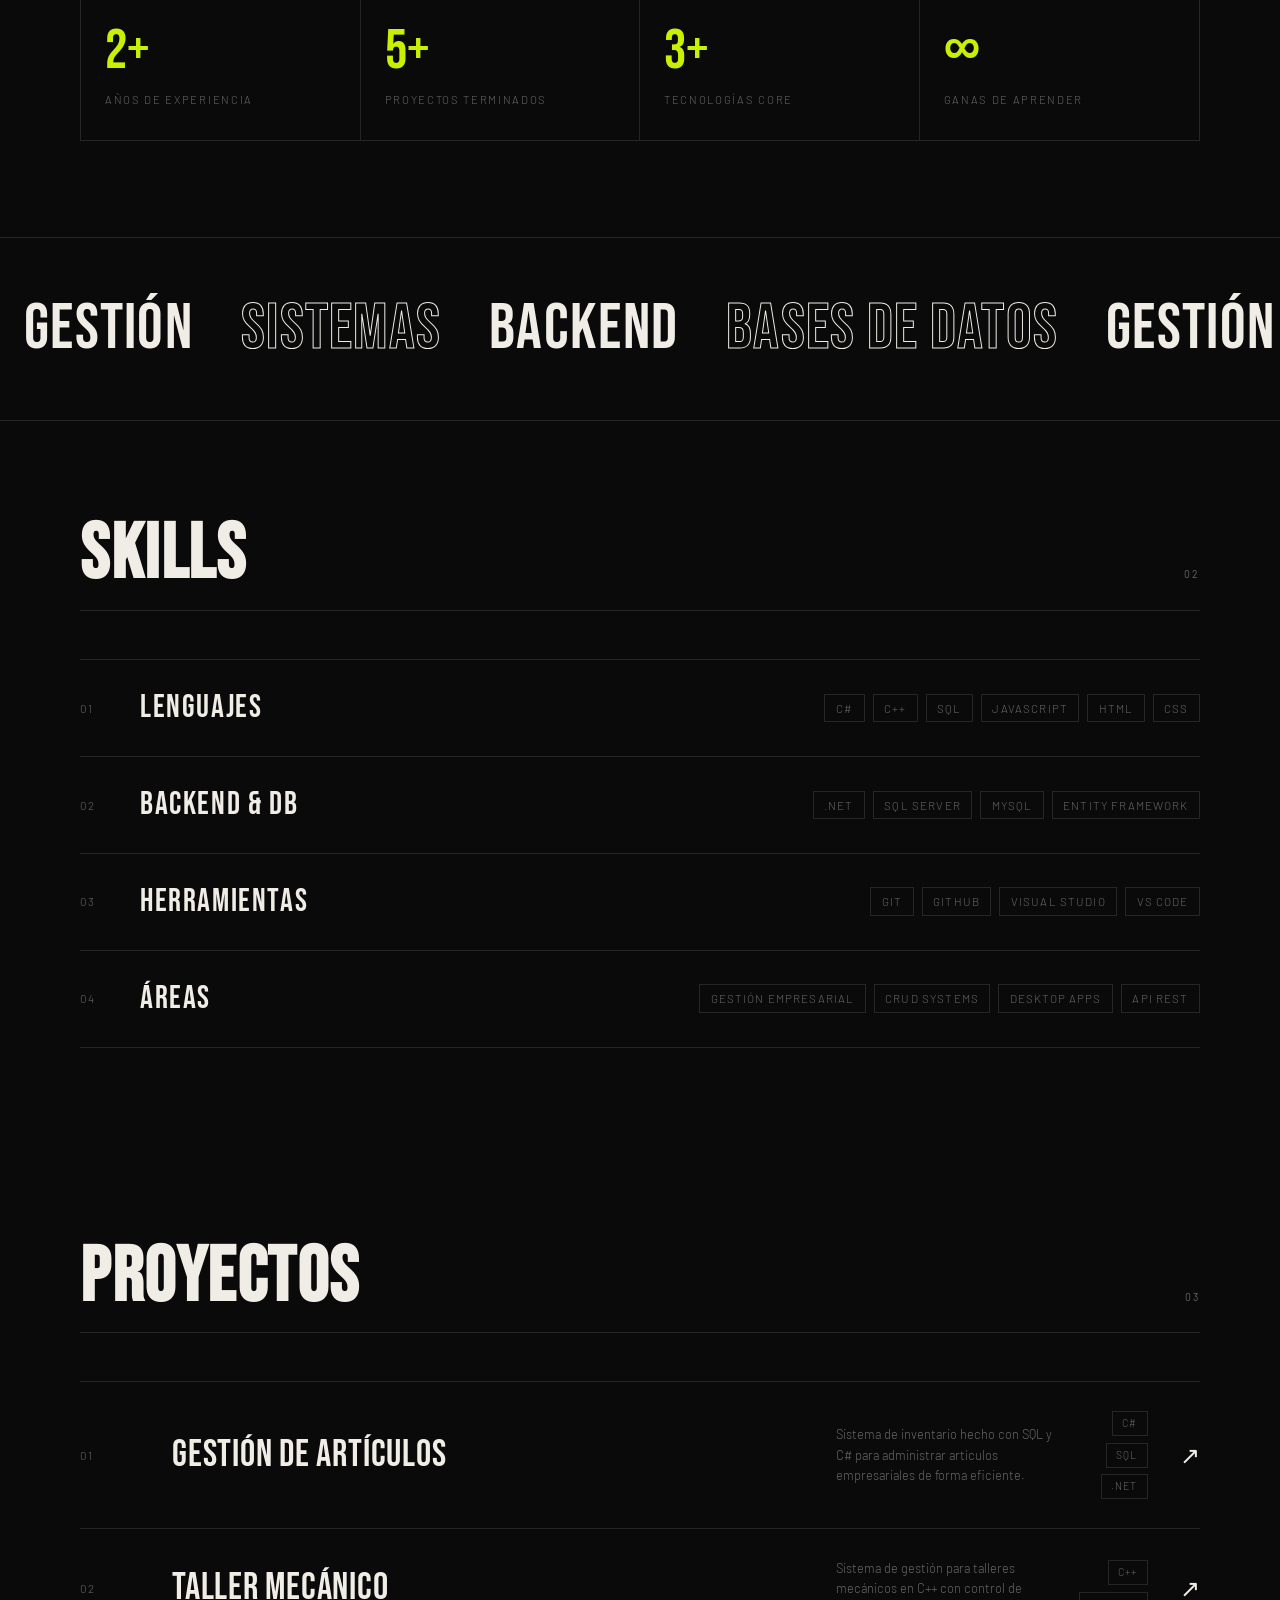
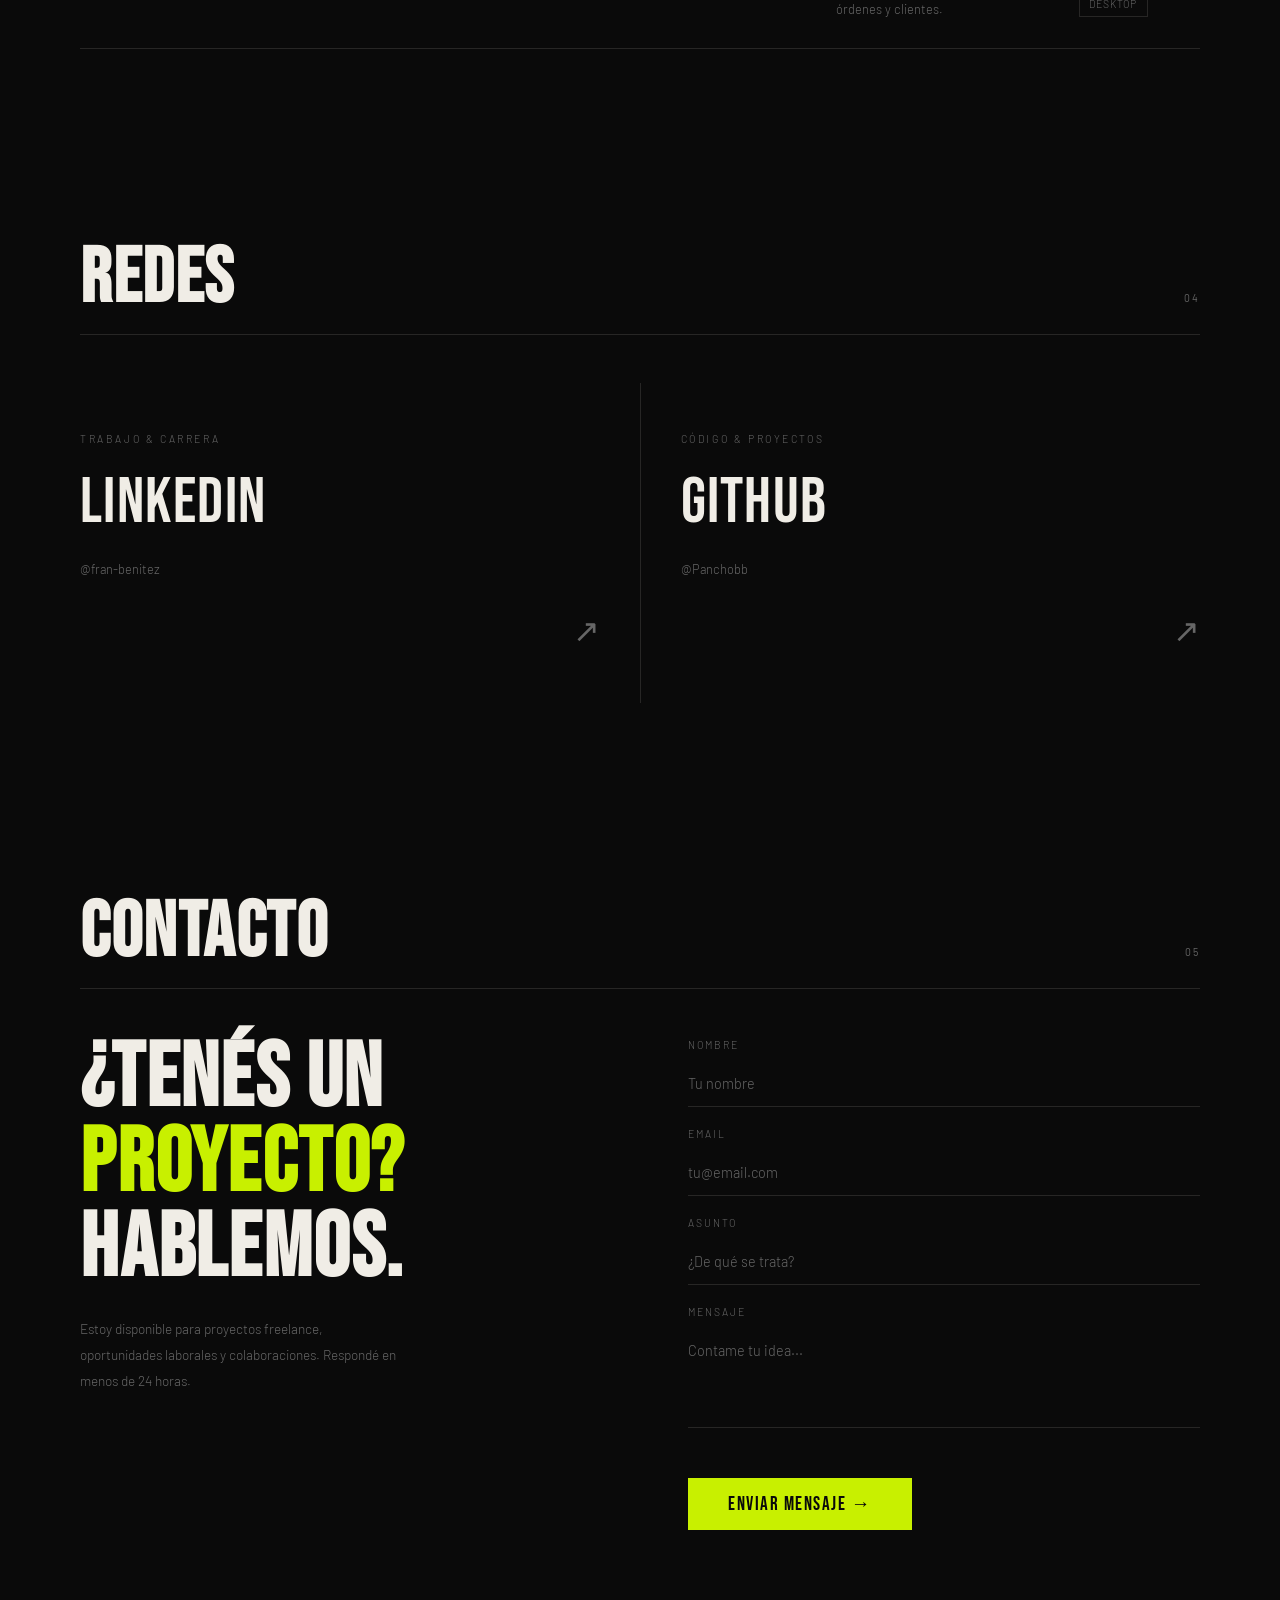
==== commit a2af40ff: "a" ====
--- a/index.html
+++ b/index.html
@@ -1,13 +1,23 @@
 <!DOCTYPE html>
 <html lang="es">
+
 <head>
-  <meta charset="UTF-8"/>
-  <meta name="viewport" content="width=device-width, initial-scale=1.0"/>
+  <meta charset="UTF-8" />
+  <meta name="viewport" content="width=device-width, initial-scale=1.0" />
   <title>Francisco Benitez — Full Stack Developer</title>
-  <link rel="preconnect" href="https://fonts.googleapis.com"/>
-  <link href="https://fonts.googleapis.com/css2?family=Bebas+Neue&family=Barlow:ital,wght@0,300;0,400;0,600;1,300;1,400&family=Barlow+Condensed:wght@700&display=swap" rel="stylesheet"/>
+  <link rel="preconnect" href="https://fonts.googleapis.com" />
+  <link
+    href="https://fonts.googleapis.com/css2?family=Bebas+Neue&family=Barlow:ital,wght@0,300;0,400;0,600;1,300;1,400&family=Barlow+Condensed:wght@700&display=swap"
+    rel="stylesheet" />
   <style>
-    *, *::before, *::after { box-sizing: border-box; margin: 0; padding: 0; }
+    *,
+    *::before,
+    *::after {
+      box-sizing: border-box;
+      margin: 0;
+      padding: 0;
+    }
+
     :root {
       --black: #0a0a0a;
       --white: #f0ede6;
@@ -15,401 +25,1061 @@
       --gray2: #2a2a2a;
       --muted: #666;
       --accent: #c8f000;
-      --border: rgba(240,237,230,0.12);
+      --border: rgba(240, 237, 230, 0.12);
       --f-display: 'Bebas Neue', sans-serif;
       --f-cond: 'Barlow Condensed', sans-serif;
       --f-body: 'Barlow', sans-serif;
     }
-    html { scroll-behavior: smooth; }
-    body { background: var(--black); color: var(--white); font-family: var(--f-body); font-weight: 300; font-size: 16px; line-height: 1.6; overflow-x: hidden; cursor: crosshair; }
-    a { color: inherit; text-decoration: none; }
+
+    html {
+      scroll-behavior: smooth;
+    }
+
+
+
+    body {
+      background: var(--black);
+      color: var(--white);
+      font-family: var(--f-body);
+      font-weight: 300;
+      font-size: 16px;
+      line-height: 1.6;
+      overflow-x: hidden;
+      cursor: auto;
+    }
+
+    a {
+      color: inherit;
+      text-decoration: none;
+    }
 
     /* NAV */
-    nav { position: fixed; top: 0; left: 0; right: 0; z-index: 200; display: flex; align-items: center; justify-content: space-between; padding: 0 2.5rem; height: 60px; background: rgba(10,10,10,0.92); backdrop-filter: blur(12px); border-bottom: 1px solid var(--border); }
-    .nav-logo { font-family: var(--f-display); font-size: 1.5rem; letter-spacing: 0.05em; color: var(--white); }
-    .nav-logo span { color: var(--accent); }
-    .nav-links { display: flex; gap: 2.5rem; list-style: none; }
-    .nav-links a { font-size: 0.72rem; letter-spacing: 0.18em; text-transform: uppercase; color: var(--muted); font-weight: 400; transition: color 0.2s; }
-    .nav-links a:hover { color: var(--accent); }
-    .nav-cta { font-size: 0.72rem; letter-spacing: 0.18em; text-transform: uppercase; border: 1px solid var(--white); padding: 0.45rem 1rem; color: var(--white); font-weight: 400; transition: background 0.2s, color 0.2s; }
-    .nav-cta:hover { background: var(--white); color: var(--black); }
-    .nav-toggle { display: none; background: none; border: none; cursor: pointer; padding: 4px; }
-    .nav-toggle span { display: block; width: 22px; height: 1px; background: var(--white); margin: 6px 0; transition: all 0.3s; }
+    nav {
+      position: fixed;
+      top: 0;
+      left: 0;
+      right: 0;
+      z-index: 200;
+      display: flex;
+      align-items: center;
+      justify-content: space-between;
+      padding: 0 2.5rem;
+      height: 60px;
+      background: rgba(10, 10, 10, 0.92);
+      backdrop-filter: blur(12px);
+      border-bottom: 1px solid var(--border);
+    }
+
+    .nav-logo {
+      font-family: var(--f-display);
+      font-size: 1.5rem;
+      letter-spacing: 0.05em;
+      color: var(--white);
+    }
+
+    .nav-logo span {
+      color: var(--accent);
+    }
+
+    .nav-links {
+      display: flex;
+      gap: 2.5rem;
+      list-style: none;
+    }
+
+    .nav-links a {
+      font-size: 0.72rem;
+      letter-spacing: 0.18em;
+      text-transform: uppercase;
+      color: var(--muted);
+      font-weight: 400;
+      transition: color 0.2s;
+    }
+
+    .nav-links a:hover {
+      color: var(--accent);
+    }
+
+    .nav-cta {
+      font-size: 0.72rem;
+      letter-spacing: 0.18em;
+      text-transform: uppercase;
+      border: 1px solid var(--white);
+      padding: 0.45rem 1rem;
+      color: var(--white);
+      font-weight: 400;
+      transition: background 0.2s, color 0.2s;
+    }
+
+    .nav-cta:hover {
+      background: var(--white);
+      color: var(--black);
+    }
+
+    .nav-toggle {
+      display: none;
+      background: none;
+      border: none;
+      cursor: pointer;
+      padding: 4px;
+    }
+
+    .nav-toggle span {
+      display: block;
+      width: 22px;
+      height: 1px;
+      background: var(--white);
+      margin: 6px 0;
+      transition: all 0.3s;
+    }
 
     /* TICKER */
-    .ticker-wrap { position: fixed; bottom: 0; left: 0; right: 0; z-index: 100; height: 36px; background: var(--accent); overflow: hidden; display: flex; align-items: center; }
-    .ticker-track { display: flex; white-space: nowrap; animation: ticker 30s linear infinite; }
-    .ticker-track span { font-family: var(--f-display); font-size: 0.85rem; letter-spacing: 0.12em; color: var(--black); padding: 0 2rem; }
-    .ticker-track span.sep { color: rgba(0,0,0,0.4); }
-    @keyframes ticker { from { transform: translateX(0); } to { transform: translateX(-50%); } }
+    .ticker-wrap {
+      position: fixed;
+      bottom: 0;
+      left: 0;
+      right: 0;
+      z-index: 100;
+      height: 36px;
+      background: var(--accent);
+      overflow: hidden;
+      display: flex;
+      align-items: center;
+    }
+
+    .ticker-track {
+      display: flex;
+      white-space: nowrap;
+      animation: ticker 30s linear infinite;
+    }
+
+    .ticker-track span {
+      font-family: var(--f-display);
+      font-size: 0.85rem;
+      letter-spacing: 0.12em;
+      color: var(--black);
+      padding: 0 2rem;
+    }
+
+    .ticker-track span.sep {
+      color: rgba(0, 0, 0, 0.4);
+    }
+
+    @keyframes ticker {
+      from {
+        transform: translateX(0);
+      }
+
+      to {
+        transform: translateX(-50%);
+      }
+    }
 
     /* HERO */
-    #inicio { min-height: 100vh; padding: 60px 2.5rem 80px; display: flex; flex-direction: column; justify-content: flex-end; position: relative; overflow: hidden; }
-    .hero-eyebrow { font-size: 0.72rem; letter-spacing: 0.25em; text-transform: uppercase; color: var(--muted); margin-bottom: 1rem; }
-    .hero-name { font-family: var(--f-display); font-size: clamp(5rem, 16vw, 15rem); line-height: 0.9; letter-spacing: -0.01em; color: var(--white); margin-bottom: 0.1em; }
-    .hero-title-row { display: flex; align-items: flex-end; justify-content: space-between; gap: 2rem; flex-wrap: wrap; border-top: 1px solid var(--border); padding-top: 1.5rem; margin-top: 1.5rem; }
-    .hero-role { font-family: var(--f-display); font-size: clamp(1.8rem, 5vw, 3.5rem); color: var(--accent); letter-spacing: 0.05em; }
-    .hero-desc { max-width: 380px; font-size: 0.88rem; color: var(--muted); line-height: 1.8; text-align: right; }
-    .hero-photo-frame { position: absolute; top: 80px; right: 2.5rem; width: 220px; }
-    .hero-photo-frame img, .hero-photo-placeholder { width: 100%; aspect-ratio: 3/4; object-fit: cover; display: block; filter: grayscale(100%) contrast(1.1); }
-    .hero-photo-placeholder { background: var(--gray); display: flex; align-items: center; justify-content: center; flex-direction: column; gap: 0.5rem; color: var(--muted); font-size: 0.72rem; letter-spacing: 0.12em; text-transform: uppercase; }
-    .hero-photo-frame::after { content: 'ARG — 2026'; display: block; font-size: 0.65rem; letter-spacing: 0.2em; color: var(--muted); margin-top: 0.5rem; }
-    .num-tag { font-size: 0.65rem; letter-spacing: 0.2em; color: var(--muted); font-weight: 400; }
+    #inicio {
+      min-height: 100vh;
+      padding: 100px 2.5rem 80px;
+      display: grid;
+      grid-template-columns: 1fr 1fr;
+      align-items: center;
+      gap: 4rem;
+      position: relative;
+      overflow: hidden;
+    }
+
+    .hero-text-col {
+      display: flex;
+      flex-direction: column;
+      justify-content: center;
+    }
+
+    .hero-eyebrow {
+      font-size: 0.72rem;
+      letter-spacing: 0.25em;
+      text-transform: uppercase;
+      color: var(--muted);
+      margin-bottom: 1rem;
+    }
+
+    .hero-name {
+      font-family: var(--f-display);
+      font-size: clamp(4rem, 8vw, 10rem);
+      line-height: 0.9;
+      letter-spacing: -0.01em;
+      color: var(--white);
+      margin-bottom: 0.1em;
+    }
+
+    .hero-title-row {
+      display: flex;
+      flex-direction: column;
+      align-items: flex-start;
+      gap: 1rem;
+      border-top: 1px solid var(--border);
+      padding-top: 1.5rem;
+      margin-top: 1.5rem;
+    }
+
+    .hero-role {
+      font-family: var(--f-display);
+      font-size: clamp(1.8rem, 5vw, 3.5rem);
+      color: var(--accent);
+      letter-spacing: 0.05em;
+    }
+
+    .hero-desc {
+      max-width: 100%;
+      font-size: 0.88rem;
+      color: var(--muted);
+      line-height: 1.8;
+      text-align: left;
+    }
+
+    .hero-photo-col {
+      width: 100%;
+      height: 75vh;
+      position: relative;
+      display: flex;
+    }
+
+    .hero-photo-col img {
+      width: 100%;
+      height: 100%;
+      object-fit: cover;
+      display: block;
+      border-radius: 12px;
+      background: var(--gray);
+    }
+
+    .num-tag {
+      font-size: 0.65rem;
+      letter-spacing: 0.2em;
+      color: var(--muted);
+      font-weight: 400;
+    }
 
     /* SECTIONS */
-    .section-header { display: flex; align-items: baseline; justify-content: space-between; border-bottom: 1px solid var(--border); padding-bottom: 1rem; margin-bottom: 3rem; }
-    .section-title { font-family: var(--f-display); font-size: clamp(2.5rem, 6vw, 5rem); letter-spacing: 0.02em; line-height: 1; }
-    section.main-section { padding: 6rem 2.5rem 6rem; max-width: 1200px; margin: 0 auto; }
+    .section-header {
+      display: flex;
+      align-items: baseline;
+      justify-content: space-between;
+      border-bottom: 1px solid var(--border);
+      padding-bottom: 1rem;
+      margin-bottom: 3rem;
+    }
+
+    .section-title {
+      font-family: var(--f-display);
+      font-size: clamp(2.5rem, 6vw, 5rem);
+      letter-spacing: 0.02em;
+      line-height: 1;
+    }
+
+    section.main-section {
+      padding: 6rem 2.5rem 6rem;
+      max-width: 1200px;
+      margin: 0 auto;
+    }
 
     /* SOBRE */
-    .sobre-grid { display: grid; grid-template-columns: 1fr 1.2fr; gap: 5rem; align-items: start; }
-    .sobre-big-text { font-family: var(--f-cond); font-size: clamp(1.6rem, 3vw, 2.4rem); line-height: 1.25; font-weight: 700; text-transform: uppercase; }
-    .sobre-big-text em { font-style: italic; color: var(--accent); font-family: var(--f-body); font-weight: 300; font-size: 0.7em; text-transform: none; }
-    .sobre-details p { font-size: 0.88rem; color: var(--muted); margin-bottom: 1rem; line-height: 1.9; }
-    .sobre-details p strong { color: var(--white); font-weight: 600; }
-    .stats-row { display: grid; grid-template-columns: repeat(4, 1fr); gap: 0; border: 1px solid var(--border); margin-top: 4rem; }
-    .stat-item { padding: 1.8rem 1.5rem; border-right: 1px solid var(--border); }
-    .stat-item:last-child { border-right: none; }
-    .stat-item .n { font-family: var(--f-display); font-size: 3.5rem; color: var(--accent); display: block; line-height: 1; margin-bottom: 0.3rem; }
-    .stat-item .l { font-size: 0.7rem; letter-spacing: 0.15em; text-transform: uppercase; color: var(--muted); }
+    .sobre-grid {
+      display: grid;
+      grid-template-columns: 1fr 1.2fr;
+      gap: 5rem;
+      align-items: start;
+    }
+
+    .sobre-big-text {
+      font-family: var(--f-cond);
+      font-size: clamp(1.6rem, 3vw, 2.4rem);
+      line-height: 1.25;
+      font-weight: 700;
+      text-transform: uppercase;
+    }
+
+    .sobre-big-text em {
+      font-style: italic;
+      color: var(--accent);
+      font-family: var(--f-body);
+      font-weight: 300;
+      font-size: 0.7em;
+      text-transform: none;
+    }
+
+    .sobre-details p {
+      font-size: 0.88rem;
+      color: var(--muted);
+      margin-bottom: 1rem;
+      line-height: 1.9;
+    }
+
+    .sobre-details p strong {
+      color: var(--white);
+      font-weight: 600;
+    }
+
+    .stats-row {
+      display: grid;
+      grid-template-columns: repeat(4, 1fr);
+      gap: 0;
+      border: 1px solid var(--border);
+      margin-top: 4rem;
+    }
+
+    .stat-item {
+      padding: 1.8rem 1.5rem;
+      border-right: 1px solid var(--border);
+    }
+
+    .stat-item:last-child {
+      border-right: none;
+    }
+
+    .stat-item .n {
+      font-family: var(--f-display);
+      font-size: 3.5rem;
+      color: var(--accent);
+      display: block;
+      line-height: 1;
+      margin-bottom: 0.3rem;
+    }
+
+    .stat-item .l {
+      font-size: 0.7rem;
+      letter-spacing: 0.15em;
+      text-transform: uppercase;
+      color: var(--muted);
+    }
 
     /* SKILLS TABLE */
-    .skills-table { width: 100%; border-collapse: collapse; }
-    .skills-table tr { border-bottom: 1px solid var(--border); cursor: default; transition: background 0.15s; }
-    .skills-table tr:hover { background: var(--gray); }
-    .skills-table tr:first-child { border-top: 1px solid var(--border); }
-    .skills-table td { padding: 1.4rem 0; vertical-align: middle; }
-    .td-num { width: 60px; color: var(--muted); font-size: 0.72rem; letter-spacing: 0.15em; }
-    .td-cat { font-family: var(--f-display); font-size: 2rem; letter-spacing: 0.05em; padding-right: 2rem; }
-    .td-tags { text-align: right; }
-    .td-tags span { display: inline-block; margin-left: 0.5rem; padding: 0.25rem 0.65rem; border: 1px solid var(--border); font-size: 0.72rem; letter-spacing: 0.1em; text-transform: uppercase; color: var(--muted); }
-    .skills-table tr:hover .td-cat { color: var(--accent); }
-    .skills-table tr:hover .td-tags span { border-color: var(--accent); color: var(--white); }
+    .skills-table {
+      width: 100%;
+      border-collapse: collapse;
+    }
+
+    .skills-table tr {
+      border-bottom: 1px solid var(--border);
+      cursor: default;
+      transition: background 0.15s;
+    }
+
+    .skills-table tr:hover {
+      background: var(--gray);
+    }
+
+    .skills-table tr:first-child {
+      border-top: 1px solid var(--border);
+    }
+
+    .skills-table td {
+      padding: 1.4rem 0;
+      vertical-align: middle;
+    }
+
+    .td-num {
+      width: 60px;
+      color: var(--muted);
+      font-size: 0.72rem;
+      letter-spacing: 0.15em;
+    }
+
+    .td-cat {
+      font-family: var(--f-display);
+      font-size: 2rem;
+      letter-spacing: 0.05em;
+      padding-right: 2rem;
+    }
+
+    .td-tags {
+      text-align: right;
+    }
+
+    .td-tags span {
+      display: inline-block;
+      margin-left: 0.5rem;
+      padding: 0.25rem 0.65rem;
+      border: 1px solid var(--border);
+      font-size: 0.72rem;
+      letter-spacing: 0.1em;
+      text-transform: uppercase;
+      color: var(--muted);
+    }
+
+    .skills-table tr:hover .td-cat {
+      color: var(--accent);
+    }
+
+    .skills-table tr:hover .td-tags span {
+      border-color: var(--accent);
+      color: var(--white);
+    }
 
     /* PROYECTOS */
-    .project-row { display: grid; grid-template-columns: 60px 1fr 220px 60px auto; align-items: center; gap: 2rem; padding: 1.8rem 0; border-bottom: 1px solid var(--border); text-decoration: none; color: inherit; transition: background 0.15s; }
-    .project-row:first-child { border-top: 1px solid var(--border); }
-    .project-row:hover { background: var(--gray); }
-    .project-row:hover .proj-num { color: var(--accent); }
-    .project-row:hover .proj-arrow { transform: translateX(6px); color: var(--accent); }
-    .proj-num { font-size: 0.72rem; letter-spacing: 0.15em; color: var(--muted); transition: color 0.2s; }
-    .proj-name { font-family: var(--f-display); font-size: clamp(1.6rem, 3vw, 2.5rem); letter-spacing: 0.02em; line-height: 1; }
-    .proj-desc { font-size: 0.8rem; color: var(--muted); line-height: 1.6; }
-    .proj-tech { display: flex; gap: 0.4rem; flex-wrap: wrap; justify-content: flex-end; }
-    .proj-tech span { padding: 0.2rem 0.6rem; border: 1px solid var(--border); font-size: 0.65rem; letter-spacing: 0.1em; text-transform: uppercase; color: var(--muted); }
-    .proj-arrow { font-size: 1.5rem; transition: transform 0.2s, color 0.2s; }
-    .proj-preview { position: fixed; pointer-events: none; width: 260px; aspect-ratio: 16/10; object-fit: cover; filter: grayscale(80%); z-index: 50; opacity: 0; transition: opacity 0.2s; border: 1px solid var(--border); }
+    .project-row {
+      display: grid;
+      grid-template-columns: 60px 1fr 220px 60px auto;
+      align-items: center;
+      gap: 2rem;
+      padding: 1.8rem 0;
+      border-bottom: 1px solid var(--border);
+      text-decoration: none;
+      color: inherit;
+      transition: background 0.15s;
+    }
+
+    .project-row:first-child {
+      border-top: 1px solid var(--border);
+    }
+
+    .project-row:hover {
+      background: var(--gray);
+    }
+
+    .project-row:hover .proj-num {
+      color: var(--accent);
+    }
+
+    .project-row:hover .proj-arrow {
+      transform: translateX(6px);
+      color: var(--accent);
+    }
+
+    .proj-num {
+      font-size: 0.72rem;
+      letter-spacing: 0.15em;
+      color: var(--muted);
+      transition: color 0.2s;
+    }
+
+    .proj-name {
+      font-family: var(--f-display);
+      font-size: clamp(1.6rem, 3vw, 2.5rem);
+      letter-spacing: 0.02em;
+      line-height: 1;
+    }
+
+    .proj-desc {
+      font-size: 0.8rem;
+      color: var(--muted);
+      line-height: 1.6;
+    }
+
+    .proj-tech {
+      display: flex;
+      gap: 0.4rem;
+      flex-wrap: wrap;
+      justify-content: flex-end;
+    }
+
+    .proj-tech span {
+      padding: 0.2rem 0.6rem;
+      border: 1px solid var(--border);
+      font-size: 0.65rem;
+      letter-spacing: 0.1em;
+      text-transform: uppercase;
+      color: var(--muted);
+    }
+
+    .proj-arrow {
+      font-size: 1.5rem;
+      transition: transform 0.2s, color 0.2s;
+    }
+
+    .proj-preview {
+      position: fixed;
+      pointer-events: none;
+      width: 260px;
+      aspect-ratio: 16/10;
+      object-fit: cover;
+      filter: grayscale(80%);
+      z-index: 50;
+      opacity: 0;
+      transition: opacity 0.2s;
+      border: 1px solid var(--border);
+    }
 
     /* REDES */
-    .redes-grid { display: grid; grid-template-columns: repeat(2, 1fr); gap: 1px; background: var(--border); }
-    .red-tile { background: var(--black); padding: 3rem 2.5rem; display: flex; flex-direction: column; gap: 1.5rem; text-decoration: none; color: inherit; transition: background 0.2s; }
-    .red-tile:hover { background: var(--gray); }
-    .red-tile:hover .red-name { color: var(--accent); }
-    .red-platform { font-size: 0.65rem; letter-spacing: 0.25em; text-transform: uppercase; color: var(--muted); }
-    .red-name { font-family: var(--f-display); font-size: clamp(2.5rem, 5vw, 4.5rem); letter-spacing: 0.02em; line-height: 1; transition: color 0.2s; }
-    .red-handle { font-size: 0.8rem; color: var(--muted); }
-    .red-arrow { margin-left: auto; font-size: 2rem; color: var(--muted); transition: color 0.2s, transform 0.2s; }
-    .red-tile:hover .red-arrow { color: var(--accent); transform: translate(4px,-4px); }
+    .redes-grid {
+      display: grid;
+      grid-template-columns: repeat(2, 1fr);
+      gap: 1px;
+      background: var(--border);
+    }
+
+    .red-tile {
+      background: var(--black);
+      padding: 3rem 2.5rem;
+      display: flex;
+      flex-direction: column;
+      gap: 1.5rem;
+      text-decoration: none;
+      color: inherit;
+      transition: background 0.2s;
+    }
+
+    .red-tile:hover {
+      background: var(--gray);
+    }
+
+    .red-tile:hover .red-name {
+      color: var(--accent);
+    }
+
+    .red-platform {
+      font-size: 0.65rem;
+      letter-spacing: 0.25em;
+      text-transform: uppercase;
+      color: var(--muted);
+    }
+
+    .red-name {
+      font-family: var(--f-display);
+      font-size: clamp(2.5rem, 5vw, 4.5rem);
+      letter-spacing: 0.02em;
+      line-height: 1;
+      transition: color 0.2s;
+    }
+
+    .red-handle {
+      font-size: 0.8rem;
+      color: var(--muted);
+    }
+
+    .red-arrow {
+      margin-left: auto;
+      font-size: 2rem;
+      color: var(--muted);
+      transition: color 0.2s, transform 0.2s;
+    }
+
+    .red-tile:hover .red-arrow {
+      color: var(--accent);
+      transform: translate(4px, -4px);
+    }
 
     /* CONTACTO */
-    .contacto-inner { display: grid; grid-template-columns: 1fr 1fr; gap: 6rem; align-items: start; }
-    .contacto-left h3 { font-family: var(--f-display); font-size: clamp(3rem, 7vw, 6rem); line-height: 0.95; letter-spacing: 0.02em; margin-bottom: 1.5rem; }
-    .contacto-left h3 span { color: var(--accent); }
-    .contacto-left p { font-size: 0.85rem; color: var(--muted); max-width: 320px; line-height: 1.9; }
-    .form-group { margin-bottom: 1.2rem; }
-    .form-label { display: block; font-size: 0.65rem; letter-spacing: 0.2em; text-transform: uppercase; color: var(--muted); margin-bottom: 0.5rem; }
-    input[type="text"], input[type="email"], textarea { width: 100%; background: transparent; border: none; border-bottom: 1px solid var(--border); color: var(--white); font-family: var(--f-body); font-weight: 300; font-size: 0.9rem; padding: 0.85rem 0; outline: none; transition: border-color 0.2s; resize: none; }
-    input:focus, textarea:focus { border-color: var(--accent); }
-    input::placeholder, textarea::placeholder { color: var(--muted); }
-    textarea { min-height: 100px; }
-    .btn-send { display: inline-flex; align-items: center; gap: 1rem; margin-top: 1.5rem; background: var(--accent); color: var(--black); border: none; font-family: var(--f-display); font-size: 1.2rem; letter-spacing: 0.08em; padding: 0.9rem 2.5rem; cursor: crosshair; transition: gap 0.2s; }
-    .btn-send:hover { gap: 1.5rem; }
+    .contacto-inner {
+      display: grid;
+      grid-template-columns: 1fr 1fr;
+      gap: 6rem;
+      align-items: start;
+    }
+
+    .contacto-left h3 {
+      font-family: var(--f-display);
+      font-size: clamp(3rem, 7vw, 6rem);
+      line-height: 0.95;
+      letter-spacing: 0.02em;
+      margin-bottom: 1.5rem;
+    }
+
+    .contacto-left h3 span {
+      color: var(--accent);
+    }
+
+    .contacto-left p {
+      font-size: 0.85rem;
+      color: var(--muted);
+      max-width: 320px;
+      line-height: 1.9;
+    }
+
+    .form-group {
+      margin-bottom: 1.2rem;
+    }
+
+    .form-label {
+      display: block;
+      font-size: 0.65rem;
+      letter-spacing: 0.2em;
+      text-transform: uppercase;
+      color: var(--muted);
+      margin-bottom: 0.5rem;
+    }
+
+    input[type="text"],
+    input[type="email"],
+    textarea {
+      width: 100%;
+      background: transparent;
+      border: none;
+      border-bottom: 1px solid var(--border);
+      color: var(--white);
+      font-family: var(--f-body);
+      font-weight: 300;
+      font-size: 0.9rem;
+      padding: 0.85rem 0;
+      outline: none;
+      transition: border-color 0.2s;
+      resize: none;
+    }
+
+    input:focus,
+    textarea:focus {
+      border-color: var(--accent);
+    }
+
+    input::placeholder,
+    textarea::placeholder {
+      color: var(--muted);
+    }
+
+    textarea {
+      min-height: 100px;
+    }
+
+    .btn-send {
+      display: inline-flex;
+      align-items: center;
+      gap: 1rem;
+      margin-top: 1.5rem;
+      background: var(--accent);
+      color: var(--black);
+      border: none;
+      font-family: var(--f-display);
+      font-size: 1.2rem;
+      letter-spacing: 0.08em;
+      padding: 0.9rem 2.5rem;
+      cursor: pointer;
+      transition: gap 0.2s;
+    }
+
+    .btn-send:hover {
+      gap: 1.5rem;
+    }
 
     /* MARQUEE */
-    .big-divider { padding: 2.5rem 0; border-top: 1px solid var(--border); border-bottom: 1px solid var(--border); overflow: hidden; }
-    .big-divider-inner { display: flex; white-space: nowrap; animation: marquee 22s linear infinite; }
-    .big-divider-inner span { font-family: var(--f-display); font-size: clamp(2.5rem, 5vw, 4.5rem); letter-spacing: 0.02em; padding: 0 1.5rem; flex-shrink: 0; }
-    .big-divider-inner span.outline { -webkit-text-stroke: 1px var(--white); color: transparent; }
-    @keyframes marquee { from { transform: translateX(0); } to { transform: translateX(-50%); } }
+    .big-divider {
+      padding: 2.5rem 0;
+      border-top: 1px solid var(--border);
+      border-bottom: 1px solid var(--border);
+      overflow: hidden;
+    }
+
+    .big-divider-inner {
+      display: flex;
+      white-space: nowrap;
+      animation: marquee 22s linear infinite;
+    }
+
+    .big-divider-inner span {
+      font-family: var(--f-display);
+      font-size: clamp(2.5rem, 5vw, 4.5rem);
+      letter-spacing: 0.02em;
+      padding: 0 1.5rem;
+      flex-shrink: 0;
+    }
+
+    .big-divider-inner span.outline {
+      -webkit-text-stroke: 1px var(--white);
+      color: transparent;
+    }
+
+    @keyframes marquee {
+      from {
+        transform: translateX(0);
+      }
+
+      to {
+        transform: translateX(-50%);
+      }
+    }
 
     /* FOOTER */
-    footer { padding: 2rem 2.5rem 3.5rem; display: flex; align-items: center; justify-content: space-between; border-top: 1px solid var(--border); }
-    .footer-logo { font-family: var(--f-display); font-size: 2rem; letter-spacing: 0.05em; }
-    .footer-logo span { color: var(--accent); }
-    .footer-copy { font-size: 0.72rem; letter-spacing: 0.12em; text-transform: uppercase; color: var(--muted); }
+    footer {
+      padding: 2rem 2.5rem 3.5rem;
+      display: flex;
+      align-items: center;
+      justify-content: space-between;
+      border-top: 1px solid var(--border);
+    }
+
+    .footer-logo {
+      font-family: var(--f-display);
+      font-size: 2rem;
+      letter-spacing: 0.05em;
+    }
+
+    .footer-logo span {
+      color: var(--accent);
+    }
+
+    .footer-copy {
+      font-size: 0.72rem;
+      letter-spacing: 0.12em;
+      text-transform: uppercase;
+      color: var(--muted);
+    }
 
     /* REVEAL */
-    .reveal { opacity: 0; transform: translateY(30px); transition: opacity 0.7s ease, transform 0.7s ease; }
-    .reveal.visible { opacity: 1; transform: none; }
+    .reveal {
+      opacity: 0;
+      transform: translateY(30px);
+      transition: opacity 0.7s ease, transform 0.7s ease;
+    }
+
+    .reveal.visible {
+      opacity: 1;
+      transform: none;
+    }
 
     /* MOBILE */
     @media (max-width: 768px) {
-      nav { padding: 0 1.2rem; }
-      .nav-links, .nav-cta { display: none; }
-      .nav-links.open { display: flex; flex-direction: column; position: fixed; inset: 60px 0 36px 0; background: var(--black); padding: 2.5rem 1.5rem; gap: 2rem; border-top: 1px solid var(--border); z-index: 199; }
-      .nav-links.open a { font-size: 0.9rem; }
-      .nav-toggle { display: block; }
-      #inicio { padding: 80px 1.2rem 5rem; }
-      .hero-photo-frame { display: none; }
-      .hero-desc { text-align: left; }
-      section.main-section { padding: 4rem 1.2rem; }
-      .sobre-grid { grid-template-columns: 1fr; gap: 2rem; }
-      .stats-row { grid-template-columns: 1fr 1fr; }
-      .stat-item:nth-child(2) { border-right: none; }
-      .stat-item:nth-child(3) { border-right: 1px solid var(--border); border-top: 1px solid var(--border); }
-      .stat-item:nth-child(4) { border-top: 1px solid var(--border); }
-      .project-row { grid-template-columns: 40px 1fr auto; gap: 0.8rem; }
-      .proj-desc, .proj-tech { display: none; }
-      .redes-grid { grid-template-columns: 1fr; }
-      .contacto-inner { grid-template-columns: 1fr; gap: 3rem; }
-      .contacto-left h3 { font-size: 3.5rem; }
-      footer { flex-direction: column; gap: 0.5rem; text-align: center; }
+      nav {
+        padding: 0 1.2rem;
+      }
+
+      .nav-links,
+      .nav-cta {
+        display: none;
+      }
+
+      .nav-links.open {
+        display: flex;
+        flex-direction: column;
+        position: fixed;
+        inset: 60px 0 36px 0;
+        background: var(--black);
+        padding: 2.5rem 1.5rem;
+        gap: 2rem;
+        border-top: 1px solid var(--border);
+        z-index: 199;
+      }
+
+      .nav-links.open a {
+        font-size: 0.9rem;
+      }
+
+      .nav-toggle {
+        display: block;
+      }
+
+      #inicio {
+        grid-template-columns: 1fr;
+        padding: 100px 1.2rem 5rem;
+        gap: 2rem;
+      }
+
+      .hero-photo-col {
+        display: none;
+      }
+
+      .hero-desc {
+        text-align: left;
+      }
+
+      section.main-section {
+        padding: 4rem 1.2rem;
+      }
+
+      .sobre-grid {
+        grid-template-columns: 1fr;
+        gap: 2rem;
+      }
+
+      .stats-row {
+        grid-template-columns: 1fr 1fr;
+      }
+
+      .stat-item:nth-child(2) {
+        border-right: none;
+      }
+
+      .stat-item:nth-child(3) {
+        border-right: 1px solid var(--border);
+        border-top: 1px solid var(--border);
+      }
+
+      .stat-item:nth-child(4) {
+        border-top: 1px solid var(--border);
+      }
+
+      .project-row {
+        grid-template-columns: 40px 1fr auto;
+        gap: 0.8rem;
+      }
+
+      .proj-desc,
+      .proj-tech {
+        display: none;
+      }
+
+      .redes-grid {
+        grid-template-columns: 1fr;
+      }
+
+      .contacto-inner {
+        grid-template-columns: 1fr;
+        gap: 3rem;
+      }
+
+      .contacto-left h3 {
+        font-size: 3.5rem;
+      }
+
+      footer {
+        flex-direction: column;
+        gap: 0.5rem;
+        text-align: center;
+      }
     }
   </style>
 </head>
+
 <body>
 
-<nav>
-  <a class="nav-logo" href="#inicio">FB<span>.</span></a>
-  <ul class="nav-links" id="nav-links">
-    <li><a href="#sobre">Sobre mí</a></li>
-    <li><a href="#conocimientos">Skills</a></li>
-    <li><a href="#proyectos">Proyectos</a></li>
-    <li><a href="#redes">Redes</a></li>
-    <li><a href="#contacto">Contacto</a></li>
-  </ul>
-  <a class="nav-cta" href="#contacto">Contactame</a>
-  <button class="nav-toggle" id="nav-toggle" aria-label="Menú">
-    <span></span><span></span><span></span>
-  </button>
-</nav>
-
-<!-- HERO -->
-<section id="inicio">
-  <div class="hero-photo-frame">
-    <!-- Para agregar tu foto: reemplazá el div de abajo por <img src="tu-foto.jpg" alt="Francisco Benitez" style="width:100%;aspect-ratio:3/4;object-fit:cover;filter:grayscale(100%)"> -->
-    <div class="hero-photo-placeholder">
-      <svg xmlns="http://www.w3.org/2000/svg" width="40" height="40" viewBox="0 0 24 24" fill="none" stroke="currentColor" stroke-width="1"><path d="M20 21v-2a4 4 0 0 0-4-4H8a4 4 0 0 0-4 4v2"/><circle cx="12" cy="7" r="4"/></svg>
-      Tu foto aquí
+  <nav>
+    <a class="nav-logo" href="#inicio">FB<span>.</span></a>
+    <ul class="nav-links" id="nav-links">
+      <li><a href="#sobre">Sobre mí</a></li>
+      <li><a href="#conocimientos">Skills</a></li>
+      <li><a href="#proyectos">Proyectos</a></li>
+      <li><a href="#redes">Redes</a></li>
+      <li><a href="#contacto">Contacto</a></li>
+    </ul>
+    <button class="nav-toggle" id="nav-toggle" aria-label="Menú">
+      <span></span><span></span><span></span>
+    </button>
+  </nav>
+
+  <section id="inicio">
+
+    <div class="hero-text-col">
+      <p class="hero-eyebrow">Full Stack Developer — Argentina</p>
+      <h1 class="hero-name">Francisco<br />Benitez</h1>
+
+      <div class="hero-title-row">
+        <p class="hero-role">Código que resuelve<br />problemas reales</p>
+        <p class="hero-desc">
+          Desarrollo software limpio, escalable y efectivo. Especializado en C#, SQL y sistemas de gestión empresarial.
+        </p>
+      </div>
+    </div>
+
+    <div class="hero-photo-col">
+      <img src="./Imagenes/Fotoperfil.jpg" alt="Foto de Francisco Benitez" title="FOTOPERFIL"
+        onerror="this.style.display='none'">
+    </div>
+
+  </section>
+
+  <div class="big-divider">
+    <div class="big-divider-inner">
+      <span>FULL STACK</span><span class="outline">DEVELOPER</span>
+      <span>C#</span><span class="outline">SQL</span>
+      <span>FULL STACK</span><span class="outline">DEVELOPER</span>
+      <span>C#</span><span class="outline">SQL</span>
+      <span>FULL STACK</span><span class="outline">DEVELOPER</span>
+      <span>C#</span><span class="outline">SQL</span>
+      <span>FULL STACK</span><span class="outline">DEVELOPER</span>
+      <span>C#</span><span class="outline">SQL</span>
     </div>
   </div>
-  <p class="hero-eyebrow">Full Stack Developer — Argentina</p>
-  <h1 class="hero-name">Francisco<br/>Benitez</h1>
-  <div class="hero-title-row">
-    <p class="hero-role">Código que resuelve<br/>problemas reales</p>
-    <p class="hero-desc">Desarrollo software limpio, escalable y efectivo. Especializado en C#, SQL y sistemas de gestión empresarial.</p>
+
+
+  <section id="sobre" class="main-section reveal">
+    <div class="section-header">
+      <h2 class="section-title">Sobre mí</h2>
+      <span class="num-tag">01</span>
+    </div>
+    <div class="sobre-grid">
+      <div>
+        <p class="sobre-big-text">Programador apasionado por construir<br /><em>soluciones que duran.</em></p>
+      </div>
+      <div class="sobre-details">
+        <p>Soy <strong>Francisco Benitez</strong>, desarrollador Full Stack con foco en sistemas de gestión y
+          aplicaciones de escritorio. Me especializo en C#, C++ y SQL, construyendo herramientas que automatizan
+          procesos y generan valor real.</p>
+        <p>Me importa el código limpio, la arquitectura bien pensada y entregar en tiempo. Siempre buscando el
+          siguiente
+          desafío técnico.</p>
+        <p><strong>Ubicación:</strong> Argentina &nbsp;·&nbsp; <strong>Disponibilidad:</strong> Freelance / Relación
+          de
+          dependencia</p>
+      </div>
+    </div>
+    <div class="stats-row">
+      <div class="stat-item"><span class="n">2+</span><span class="l">Años de experiencia</span></div>
+      <div class="stat-item"><span class="n">5+</span><span class="l">Proyectos terminados</span></div>
+      <div class="stat-item"><span class="n">3+</span><span class="l">Tecnologías core</span></div>
+      <div class="stat-item"><span class="n">∞</span><span class="l">Ganas de aprender</span></div>
+    </div>
+  </section>
+
+
+  <div class="big-divider">
+    <div class="big-divider-inner" style="animation-direction:reverse;">
+      <span>GESTIÓN</span><span class="outline">SISTEMAS</span>
+      <span>BACKEND</span><span class="outline">BASES DE DATOS</span>
+      <span>GESTIÓN</span><span class="outline">SISTEMAS</span>
+      <span>BACKEND</span><span class="outline">BASES DE DATOS</span>
+      <span>GESTIÓN</span><span class="outline">SISTEMAS</span>
+      <span>BACKEND</span><span class="outline">BASES DE DATOS</span>
+      <span>GESTIÓN</span><span class="outline">SISTEMAS</span>
+      <span>BACKEND</span><span class="outline">BASES DE DATOS</span>
+    </div>
   </div>
-</section>
-
-<!-- MARQUEE 1 -->
-<div class="big-divider">
-  <div class="big-divider-inner">
-    <span>FULL STACK</span><span class="outline">DEVELOPER</span>
-    <span>C#</span><span class="outline">SQL</span>
-    <span>FULL STACK</span><span class="outline">DEVELOPER</span>
-    <span>C#</span><span class="outline">SQL</span>
-    <span>FULL STACK</span><span class="outline">DEVELOPER</span>
-    <span>C#</span><span class="outline">SQL</span>
-    <span>FULL STACK</span><span class="outline">DEVELOPER</span>
-    <span>C#</span><span class="outline">SQL</span>
-  </div>
-</div>
-
-<!-- SOBRE MÍ -->
-<section id="sobre" class="main-section reveal">
-  <div class="section-header">
-    <h2 class="section-title">Sobre mí</h2>
-    <span class="num-tag">01</span>
-  </div>
-  <div class="sobre-grid">
+
+
+  <section id="conocimientos" class="main-section reveal">
+    <div class="section-header">
+      <h2 class="section-title">Skills</h2>
+      <span class="num-tag">02</span>
+    </div>
+    <table class="skills-table">
+      <tbody>
+        <tr>
+          <td class="td-num">01</td>
+          <td class="td-cat">Lenguajes</td>
+          <td class="td-tags">
+            <span>C#</span><span>C++</span><span>SQL</span><span>JavaScript</span><span>HTML</span><span>CSS</span>
+          </td>
+        </tr>
+        <tr>
+          <td class="td-num">02</td>
+          <td class="td-cat">Backend &amp; DB</td>
+          <td class="td-tags"><span>.NET</span><span>SQL Server</span><span>MySQL</span><span>Entity Framework</span>
+          </td>
+        </tr>
+        <tr>
+          <td class="td-num">03</td>
+          <td class="td-cat">Herramientas</td>
+          <td class="td-tags"><span>Git</span><span>GitHub</span><span>Visual Studio</span><span>VS Code</span></td>
+        </tr>
+        <tr>
+          <td class="td-num">04</td>
+          <td class="td-cat">Áreas</td>
+          <td class="td-tags"><span>Gestión empresarial</span><span>CRUD systems</span><span>Desktop
+              apps</span><span>API REST</span></td>
+        </tr>
+      </tbody>
+    </table>
+  </section>
+
+
+  <section id="proyectos" class="main-section reveal">
+    <div class="section-header">
+      <h2 class="section-title">Proyectos</h2>
+      <span class="num-tag">03</span>
+    </div>
     <div>
-      <p class="sobre-big-text">Programador apasionado por construir<br/><em>soluciones que duran.</em></p>
-    </div>
-    <div class="sobre-details">
-      <p>Soy <strong>Francisco Benitez</strong>, desarrollador Full Stack con foco en sistemas de gestión y aplicaciones de escritorio. Me especializo en C#, C++ y SQL, construyendo herramientas que automatizan procesos y generan valor real.</p>
-      <p>Me importa el código limpio, la arquitectura bien pensada y entregar en tiempo. Siempre buscando el siguiente desafío técnico.</p>
-      <p><strong>Ubicación:</strong> Argentina &nbsp;·&nbsp; <strong>Disponibilidad:</strong> Freelance / Relación de dependencia</p>
-    </div>
-  </div>
-  <div class="stats-row">
-    <div class="stat-item"><span class="n">2+</span><span class="l">Años de experiencia</span></div>
-    <div class="stat-item"><span class="n">5+</span><span class="l">Proyectos terminados</span></div>
-    <div class="stat-item"><span class="n">3+</span><span class="l">Tecnologías core</span></div>
-    <div class="stat-item"><span class="n">∞</span><span class="l">Ganas de aprender</span></div>
-  </div>
-</section>
-
-<!-- MARQUEE 2 -->
-<div class="big-divider">
-  <div class="big-divider-inner" style="animation-direction:reverse;">
-    <span>GESTIÓN</span><span class="outline">SISTEMAS</span>
-    <span>BACKEND</span><span class="outline">BASES DE DATOS</span>
-    <span>GESTIÓN</span><span class="outline">SISTEMAS</span>
-    <span>BACKEND</span><span class="outline">BASES DE DATOS</span>
-    <span>GESTIÓN</span><span class="outline">SISTEMAS</span>
-    <span>BACKEND</span><span class="outline">BASES DE DATOS</span>
-    <span>GESTIÓN</span><span class="outline">SISTEMAS</span>
-    <span>BACKEND</span><span class="outline">BASES DE DATOS</span>
-  </div>
-</div>
-
-<!-- SKILLS -->
-<section id="conocimientos" class="main-section reveal">
-  <div class="section-header">
-    <h2 class="section-title">Skills</h2>
-    <span class="num-tag">02</span>
-  </div>
-  <table class="skills-table">
-    <tbody>
-      <tr>
-        <td class="td-num">01</td>
-        <td class="td-cat">Lenguajes</td>
-        <td class="td-tags"><span>C#</span><span>C++</span><span>SQL</span><span>JavaScript</span><span>HTML</span><span>CSS</span></td>
-      </tr>
-      <tr>
-        <td class="td-num">02</td>
-        <td class="td-cat">Backend &amp; DB</td>
-        <td class="td-tags"><span>.NET</span><span>SQL Server</span><span>MySQL</span><span>Entity Framework</span></td>
-      </tr>
-      <tr>
-        <td class="td-num">03</td>
-        <td class="td-cat">Herramientas</td>
-        <td class="td-tags"><span>Git</span><span>GitHub</span><span>Visual Studio</span><span>VS Code</span></td>
-      </tr>
-      <tr>
-        <td class="td-num">04</td>
-        <td class="td-cat">Áreas</td>
-        <td class="td-tags"><span>Gestión empresarial</span><span>CRUD systems</span><span>Desktop apps</span><span>API REST</span></td>
-      </tr>
-    </tbody>
-  </table>
-</section>
-
-<!-- PROYECTOS -->
-<section id="proyectos" class="main-section reveal">
-  <div class="section-header">
-    <h2 class="section-title">Proyectos</h2>
-    <span class="num-tag">03</span>
-  </div>
-  <div>
-    <a class="project-row" href="https://github.com/Panchobb/GestionArticulos" target="_blank" rel="noopener" data-img="https://panchobb.github.io/Portafolio/Imagenes/GestionArticulos.png">
-      <span class="proj-num">01</span>
-      <div class="proj-name">Gestión de Artículos</div>
-      <div class="proj-desc">Sistema de inventario hecho con SQL y C# para administrar artículos empresariales de forma eficiente.</div>
-      <div class="proj-tech"><span>C#</span><span>SQL</span><span>.NET</span></div>
-      <span class="proj-arrow">↗</span>
+      <a class="project-row" href="https://github.com/Panchobb/GestionArticulos" target="_blank" rel="noopener"
+        data-img="https://panchobb.github.io/Portafolio/Imagenes/GestionArticulos.png">
+        <span class="proj-num">01</span>
+        <div class="proj-name">Gestión de Artículos</div>
+        <div class="proj-desc">Sistema de inventario hecho con SQL y C# para administrar artículos empresariales de
+          forma eficiente.</div>
+        <div class="proj-tech"><span>C#</span><span>SQL</span><span>.NET</span></div>
+        <span class="proj-arrow">↗</span>
+      </a>
+      <a class="project-row" href="https://github.com/Panchobb/TallerMecanico" target="_blank" rel="noopener"
+        data-img="https://panchobb.github.io/Portafolio/Imagenes/TallerMecanico.png">
+        <span class="proj-num">02</span>
+        <div class="proj-name">Taller Mecánico</div>
+        <div class="proj-desc">Sistema de gestión para talleres mecánicos en C++ con control de órdenes y clientes.
+        </div>
+        <div class="proj-tech"><span>C++</span><span>Desktop</span></div>
+        <span class="proj-arrow">↗</span>
+      </a>
+    </div>
+  </section>
+
+
+  <section id="redes" class="main-section reveal" style="padding-bottom:0;">
+    <div class="section-header">
+      <h2 class="section-title">Redes</h2>
+      <span class="num-tag">04</span>
+    </div>
+  </section>
+  <div class="redes-grid" style="max-width:1200px;margin:0 auto 6rem;">
+    <a class="red-tile" href="https://www.linkedin.com/in/fran-benitez-/" target="_blank" rel="noopener">
+      <span class="red-platform">Trabajo &amp; carrera</span>
+      <div class="red-name">LinkedIn</div>
+      <span class="red-handle">@fran-benitez</span>
+      <span class="red-arrow">↗</span>
     </a>
-    <a class="project-row" href="https://github.com/Panchobb/TallerMecanico" target="_blank" rel="noopener" data-img="https://panchobb.github.io/Portafolio/Imagenes/TallerMecanico.png">
-      <span class="proj-num">02</span>
-      <div class="proj-name">Taller Mecánico</div>
-      <div class="proj-desc">Sistema de gestión para talleres mecánicos en C++ con control de órdenes y clientes.</div>
-      <div class="proj-tech"><span>C++</span><span>Desktop</span></div>
-      <span class="proj-arrow">↗</span>
+    <a class="red-tile" href="https://github.com/Panchobb" target="_blank" rel="noopener">
+      <span class="red-platform">Código &amp; proyectos</span>
+      <div class="red-name">GitHub</div>
+      <span class="red-handle">@Panchobb</span>
+      <span class="red-arrow">↗</span>
     </a>
   </div>
-</section>
-
-<!-- REDES -->
-<section id="redes" class="main-section reveal" style="padding-bottom:0;">
-  <div class="section-header">
-    <h2 class="section-title">Redes</h2>
-    <span class="num-tag">04</span>
+
+
+  <section id="contacto" class="main-section reveal">
+    <div class="section-header">
+      <h2 class="section-title">Contacto</h2>
+      <span class="num-tag">05</span>
+    </div>
+    <div class="contacto-inner">
+      <div class="contacto-left">
+        <h3>¿Tenés un<br /><span>proyecto?</span><br />Hablemos.</h3>
+        <p>Estoy disponible para proyectos freelance, oportunidades laborales y colaboraciones. Respondé en menos de
+          24
+          horas.</p>
+      </div>
+      <form action="mailto:contacto@franbenitez.dev" method="POST" enctype="text/plain">
+        <div class="form-group">
+          <label class="form-label">Nombre</label>
+          <input type="text" name="nombre" placeholder="Tu nombre" required />
+        </div>
+        <div class="form-group">
+          <label class="form-label">Email</label>
+          <input type="email" name="email" placeholder="tu@email.com" required />
+        </div>
+        <div class="form-group">
+          <label class="form-label">Asunto</label>
+          <input type="text" name="asunto" placeholder="¿De qué se trata?" />
+        </div>
+        <div class="form-group">
+          <label class="form-label">Mensaje</label>
+          <textarea name="mensaje" placeholder="Contame tu idea..." required></textarea>
+        </div>
+        <button type="submit" class="btn-send">Enviar mensaje →</button>
+      </form>
+    </div>
+  </section>
+
+
+
+  <div class="ticker-wrap">
+    <div class="ticker-track">
+      <span>Francisco Benitez</span><span class="sep">—</span>
+      <span>Full Stack Developer</span><span class="sep">—</span>
+      <span>C# · SQL · C++</span><span class="sep">—</span>
+      <span>Argentina</span><span class="sep">—</span>
+      <span>Disponible para proyectos</span><span class="sep">—</span>
+      <span>Francisco Benitez</span><span class="sep">—</span>
+      <span>Full Stack Developer</span><span class="sep">—</span>
+      <span>C# · SQL · C++</span><span class="sep">—</span>
+      <span>Argentina</span><span class="sep">—</span>
+      <span>Disponible para proyectos</span><span class="sep">—</span>
+    </div>
   </div>
-</section>
-<div class="redes-grid" style="max-width:1200px;margin:0 auto 6rem;">
-  <a class="red-tile" href="https://www.linkedin.com/in/fran-benitez-/" target="_blank" rel="noopener">
-    <span class="red-platform">Trabajo &amp; carrera</span>
-    <div class="red-name">LinkedIn</div>
-    <span class="red-handle">@fran-benitez</span>
-    <span class="red-arrow">↗</span>
-  </a>
-  <a class="red-tile" href="https://github.com/Panchobb" target="_blank" rel="noopener">
-    <span class="red-platform">Código &amp; proyectos</span>
-    <div class="red-name">GitHub</div>
-    <span class="red-handle">@Panchobb</span>
-    <span class="red-arrow">↗</span>
-  </a>
-</div>
-
-<!-- CONTACTO -->
-<section id="contacto" class="main-section reveal">
-  <div class="section-header">
-    <h2 class="section-title">Contacto</h2>
-    <span class="num-tag">05</span>
-  </div>
-  <div class="contacto-inner">
-    <div class="contacto-left">
-      <h3>¿Tenés un<br/><span>proyecto?</span><br/>Hablemos.</h3>
-      <p>Estoy disponible para proyectos freelance, oportunidades laborales y colaboraciones. Respondé en menos de 24 horas.</p>
-    </div>
-    <form action="mailto:contacto@franbenitez.dev" method="POST" enctype="text/plain">
-      <div class="form-group">
-        <label class="form-label">Nombre</label>
-        <input type="text" name="nombre" placeholder="Tu nombre" required/>
-      </div>
-      <div class="form-group">
-        <label class="form-label">Email</label>
-        <input type="email" name="email" placeholder="tu@email.com" required/>
-      </div>
-      <div class="form-group">
-        <label class="form-label">Asunto</label>
-        <input type="text" name="asunto" placeholder="¿De qué se trata?"/>
-      </div>
-      <div class="form-group">
-        <label class="form-label">Mensaje</label>
-        <textarea name="mensaje" placeholder="Contame tu idea..." required></textarea>
-      </div>
-      <button type="submit" class="btn-send">Enviar mensaje →</button>
-    </form>
-  </div>
-</section>
-
-<footer>
-  <div class="footer-logo">FB<span>.</span></div>
-  <p class="footer-copy">© 2026 Francisco Benitez — All rights reserved</p>
-</footer>
-
-<!-- BOTTOM TICKER -->
-<div class="ticker-wrap">
-  <div class="ticker-track">
-    <span>Francisco Benitez</span><span class="sep">—</span>
-    <span>Full Stack Developer</span><span class="sep">—</span>
-    <span>C# · SQL · C++</span><span class="sep">—</span>
-    <span>Argentina</span><span class="sep">—</span>
-    <span>Disponible para proyectos</span><span class="sep">—</span>
-    <span>Francisco Benitez</span><span class="sep">—</span>
-    <span>Full Stack Developer</span><span class="sep">—</span>
-    <span>C# · SQL · C++</span><span class="sep">—</span>
-    <span>Argentina</span><span class="sep">—</span>
-    <span>Disponible para proyectos</span><span class="sep">—</span>
-  </div>
-</div>
-
-<img class="proj-preview" id="proj-preview" src="" alt=""/>
-
-<script>
-  // Mobile menu
-  const toggle = document.getElementById('nav-toggle');
-  const links = document.getElementById('nav-links');
-  toggle.addEventListener('click', () => links.classList.toggle('open'));
-  links.querySelectorAll('a').forEach(a => a.addEventListener('click', () => links.classList.remove('open')));
-
-  // Scroll reveal
-  const obs = new IntersectionObserver(entries => {
-    entries.forEach(e => { if (e.isIntersecting) { e.target.classList.add('visible'); obs.unobserve(e.target); } });
-  }, { threshold: 0.08 });
-  document.querySelectorAll('.reveal').forEach(el => obs.observe(el));
-
-  // Project image follow cursor
-  const preview = document.getElementById('proj-preview');
-  document.querySelectorAll('.project-row[data-img]').forEach(row => {
-    row.addEventListener('mouseenter', () => { preview.src = row.dataset.img; preview.style.opacity = '1'; });
-    row.addEventListener('mouseleave', () => { preview.style.opacity = '0'; });
-    row.addEventListener('mousemove', e => {
-      preview.style.left = (e.clientX + 24) + 'px';
-      preview.style.top = Math.max(10, e.clientY - 80) + 'px';
+
+  <img class="proj-preview" id="proj-preview" src="" alt="" />
+
+  <script>
+    const toggle = document.getElementById('nav-toggle');
+    const links = document.getElementById('nav-links');
+    toggle.addEventListener('click', () => links.classList.toggle('open'));
+    links.querySelectorAll('a').forEach(a => a.addEventListener('click', () => links.classList.remove('open')));
+    const obs = new IntersectionObserver(entries => {
+      entries.forEach(e => { if (e.isIntersecting) { e.target.classList.add('visible'); obs.unobserve(e.target); } });
+    }, { threshold: 0.08 });
+    document.querySelectorAll('.reveal').forEach(el => obs.observe(el));
+
+    const preview = document.getElementById('proj-preview');
+    document.querySelectorAll('.project-row[data-img]').forEach(row => {
+      row.addEventListener('mouseenter', () => { preview.src = row.dataset.img; preview.style.opacity = '1'; });
+      row.addEventListener('mouseleave', () => { preview.style.opacity = '0'; });
+      row.addEventListener('mousemove', e => {
+        preview.style.left = (e.clientX + 24) + 'px';
+        preview.style.top = Math.max(10, e.clientY - 80) + 'px';
+      });
     });
-  });
-</script>
+  </script>
 </body>
-</html>
+
+</html>
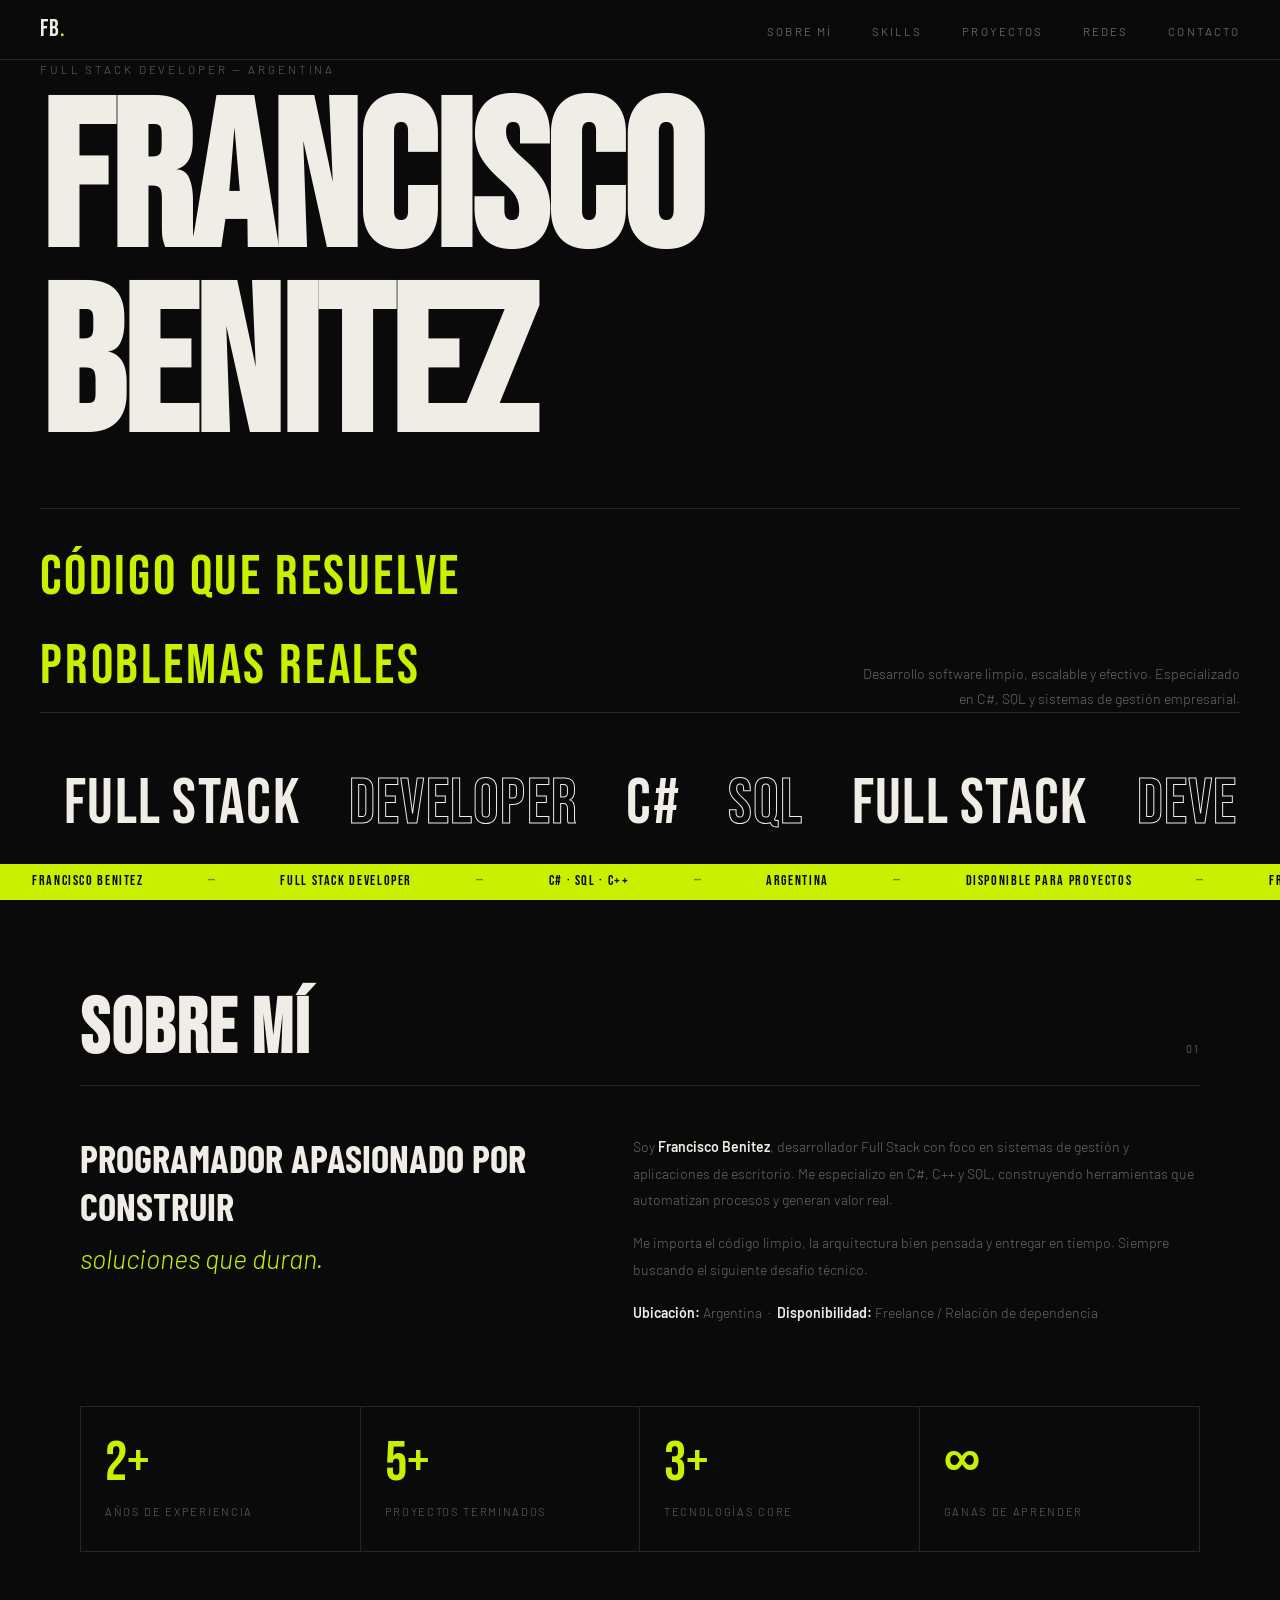
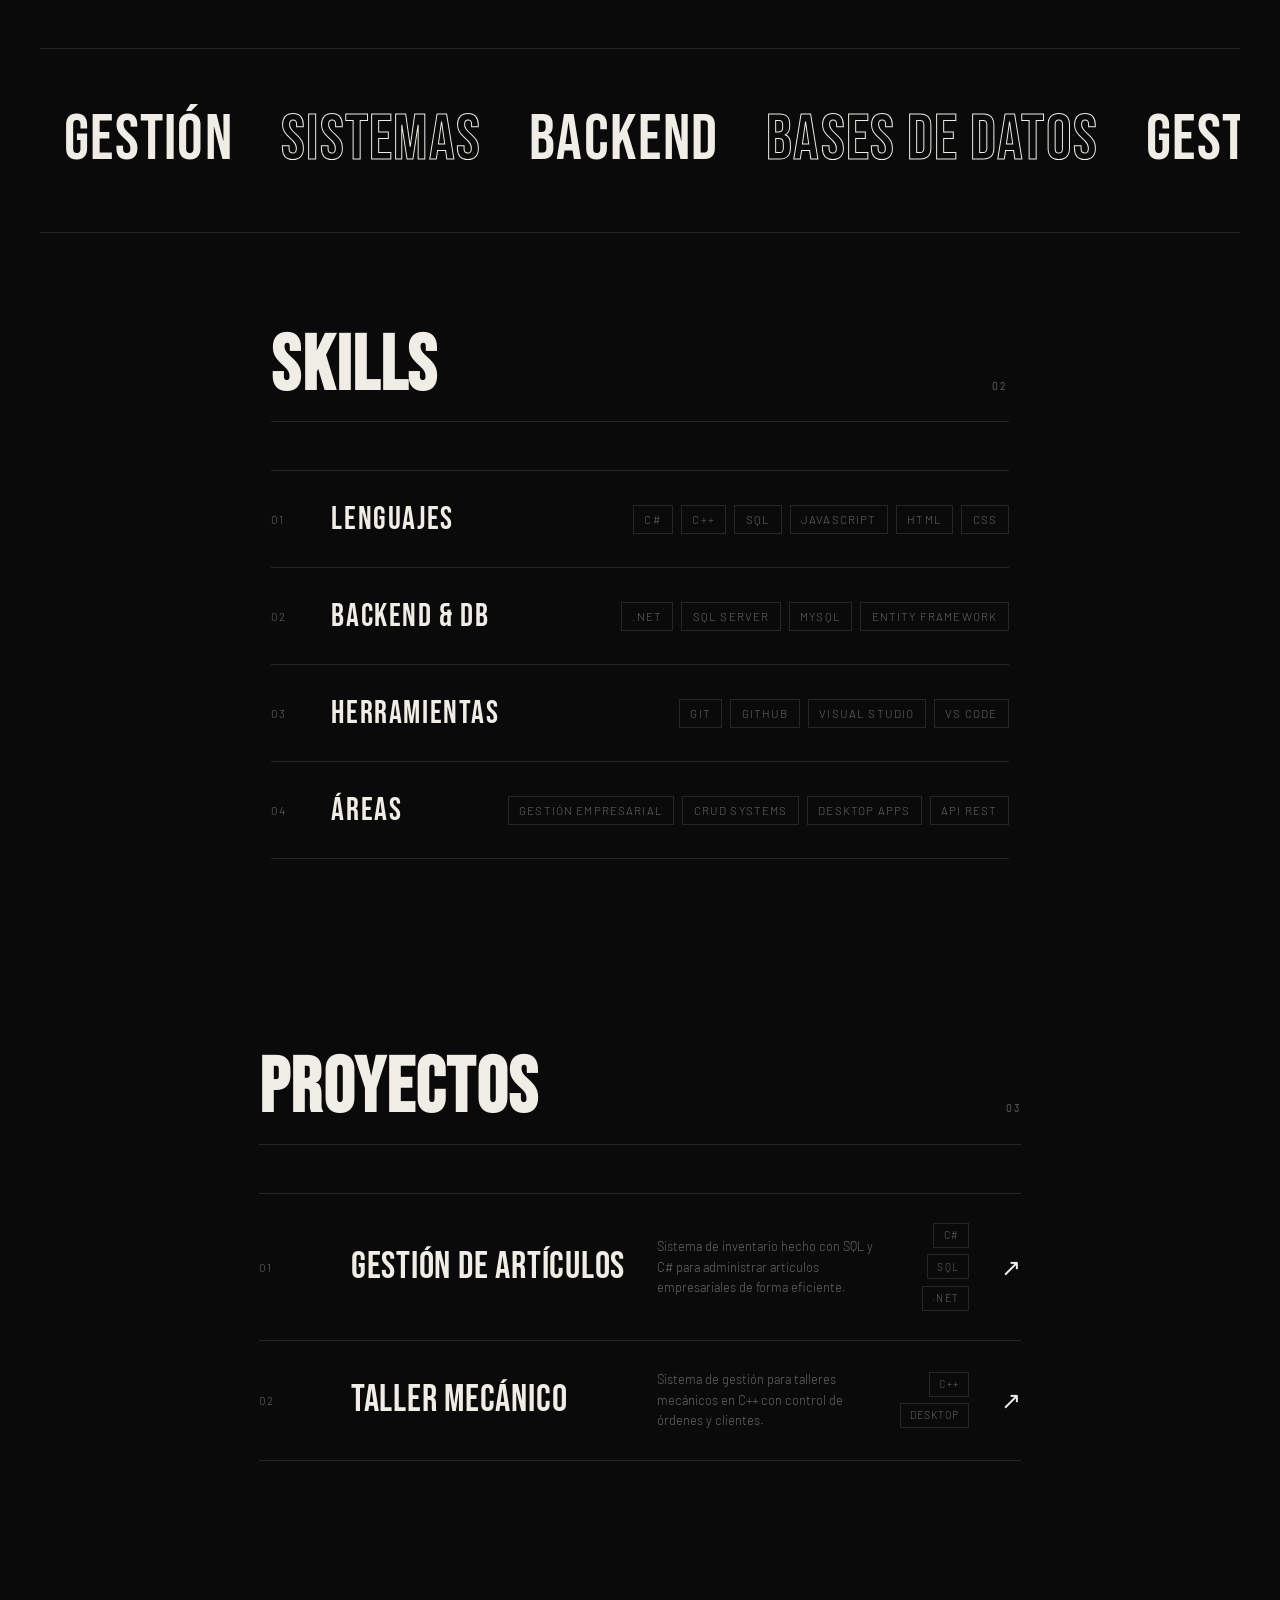
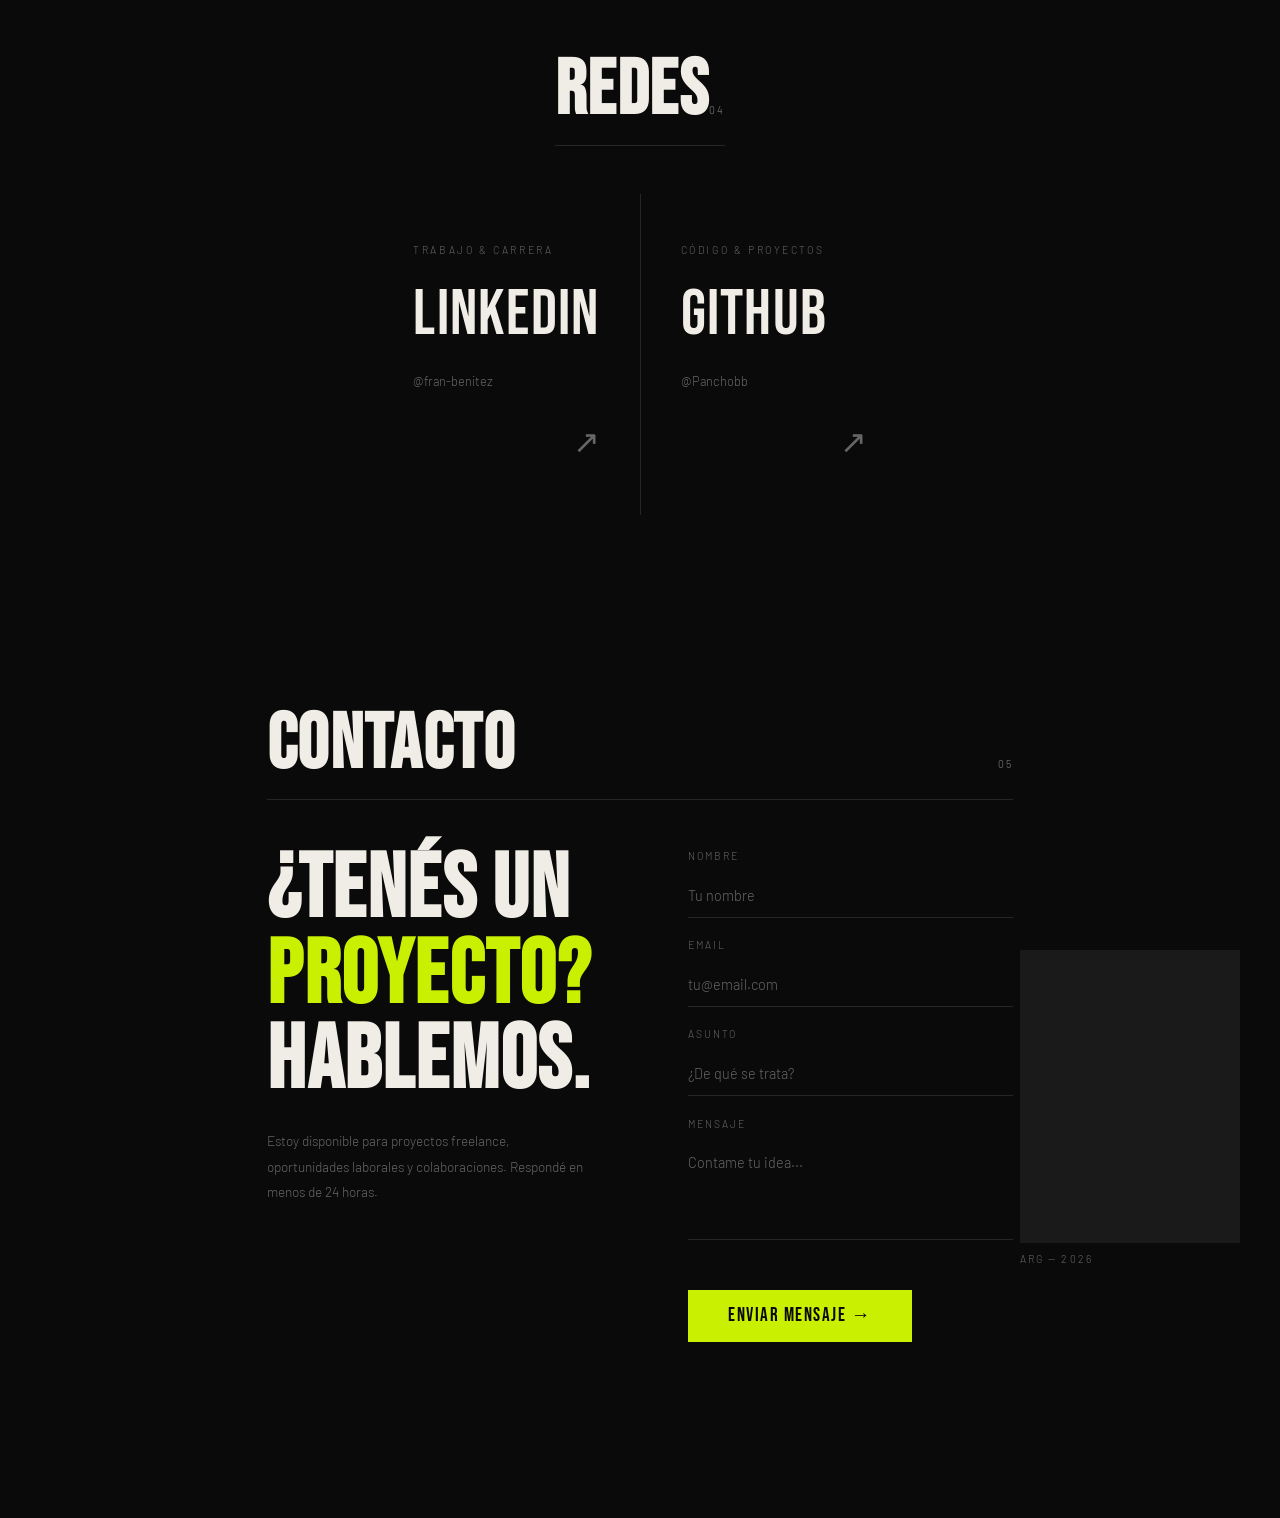
==== commit e1ccf46e: "Rename index (2).html to index.html" ====
--- a/index.html
+++ b/index.html
@@ -178,19 +178,12 @@
     /* HERO */
     #inicio {
       min-height: 100vh;
-      padding: 100px 2.5rem 80px;
-      display: grid;
-      grid-template-columns: 1fr 1fr;
-      align-items: center;
-      gap: 4rem;
+      padding: 60px 2.5rem 80px;
+      display: flex;
+      flex-direction: column;
+      justify-content: flex-end;
       position: relative;
       overflow: hidden;
-    }
-
-    .hero-text-col {
-      display: flex;
-      flex-direction: column;
-      justify-content: center;
     }
 
     .hero-eyebrow {
@@ -203,7 +196,7 @@
 
     .hero-name {
       font-family: var(--f-display);
-      font-size: clamp(4rem, 8vw, 10rem);
+      font-size: clamp(5rem, 16vw, 15rem);
       line-height: 0.9;
       letter-spacing: -0.01em;
       color: var(--white);
@@ -212,9 +205,10 @@
 
     .hero-title-row {
       display: flex;
-      flex-direction: column;
-      align-items: flex-start;
-      gap: 1rem;
+      align-items: flex-end;
+      justify-content: space-between;
+      gap: 2rem;
+      flex-wrap: wrap;
       border-top: 1px solid var(--border);
       padding-top: 1.5rem;
       margin-top: 1.5rem;
@@ -228,27 +222,48 @@
     }
 
     .hero-desc {
-      max-width: 100%;
+      max-width: 380px;
       font-size: 0.88rem;
       color: var(--muted);
       line-height: 1.8;
-      text-align: left;
-    }
-
-    .hero-photo-col {
+      text-align: right;
+    }
+
+    .hero-photo-frame {
+      position: absolute;
+      bottom: 250px;
+      right: 2.5rem;
+      width: 220px;
+    }
+
+    .hero-photo-frame img,
+    .hero-photo-placeholder {
       width: 100%;
-      height: 75vh;
-      position: relative;
-      display: flex;
-    }
-
-    .hero-photo-col img {
-      width: 100%;
-      height: 100%;
+      aspect-ratio: 3/4;
       object-fit: cover;
       display: block;
-      border-radius: 12px;
+    }
+
+    .hero-photo-placeholder {
       background: var(--gray);
+      display: flex;
+      align-items: center;
+      justify-content: center;
+      flex-direction: column;
+      gap: 0.5rem;
+      color: var(--muted);
+      font-size: 0.72rem;
+      letter-spacing: 0.12em;
+      text-transform: uppercase;
+    }
+
+    .hero-photo-frame::after {
+      content: 'ARG — 2026';
+      display: block;
+      font-size: 0.65rem;
+      letter-spacing: 0.2em;
+      color: var(--muted);
+      margin-top: 0.5rem;
     }
 
     .num-tag {
@@ -755,12 +770,10 @@
       }
 
       #inicio {
-        grid-template-columns: 1fr;
-        padding: 100px 1.2rem 5rem;
-        gap: 2rem;
-      }
-
-      .hero-photo-col {
+        padding: 80px 1.2rem 5rem;
+      }
+
+      .hero-photo-frame {
         display: none;
       }
 
@@ -842,244 +855,243 @@
     </button>
   </nav>
 
+
   <section id="inicio">
-
-    <div class="hero-text-col">
-      <p class="hero-eyebrow">Full Stack Developer — Argentina</p>
-      <h1 class="hero-name">Francisco<br />Benitez</h1>
-
-      <div class="hero-title-row">
-        <p class="hero-role">Código que resuelve<br />problemas reales</p>
-        <p class="hero-desc">
-          Desarrollo software limpio, escalable y efectivo. Especializado en C#, SQL y sistemas de gestión empresarial.
-        </p>
+    <div class="hero-photo-frame">
+      <div class="hero-photo-placeholder">
+
+        <img src="./Imagenes/Fotoperfil.jpg" alt="Foto de Francisco Benitez" class="hero-img" title="FOTOPERFIL"
+          onerror="this.style.display='none'">
       </div>
     </div>
 
-    <div class="hero-photo-col">
-      <img src="./Imagenes/Fotoperfil.jpg" alt="Foto de Francisco Benitez" title="FOTOPERFIL"
-        onerror="this.style.display='none'">
+    <p class="hero-eyebrow">Full Stack Developer — Argentina</p>
+    <h1 class="hero-name">Francisco<br />Benitez</h1>
+
+    <div class="hero-title-row">
+      <p class="hero-role">Código que resuelve<br />problemas reales</p>
+      <p class="hero-desc">
+        Desarrollo software limpio, escalable y efectivo. Especializado en C#, SQL y sistemas de gestión empresarial.
+      </p>
     </div>
 
-  </section>
-
-  <div class="big-divider">
-    <div class="big-divider-inner">
-      <span>FULL STACK</span><span class="outline">DEVELOPER</span>
-      <span>C#</span><span class="outline">SQL</span>
-      <span>FULL STACK</span><span class="outline">DEVELOPER</span>
-      <span>C#</span><span class="outline">SQL</span>
-      <span>FULL STACK</span><span class="outline">DEVELOPER</span>
-      <span>C#</span><span class="outline">SQL</span>
-      <span>FULL STACK</span><span class="outline">DEVELOPER</span>
-      <span>C#</span><span class="outline">SQL</span>
+
+    <div class="big-divider">
+      <div class="big-divider-inner">
+        <span>FULL STACK</span><span class="outline">DEVELOPER</span>
+        <span>C#</span><span class="outline">SQL</span>
+        <span>FULL STACK</span><span class="outline">DEVELOPER</span>
+        <span>C#</span><span class="outline">SQL</span>
+        <span>FULL STACK</span><span class="outline">DEVELOPER</span>
+        <span>C#</span><span class="outline">SQL</span>
+        <span>FULL STACK</span><span class="outline">DEVELOPER</span>
+        <span>C#</span><span class="outline">SQL</span>
+      </div>
     </div>
-  </div>
-
-
-  <section id="sobre" class="main-section reveal">
-    <div class="section-header">
-      <h2 class="section-title">Sobre mí</h2>
-      <span class="num-tag">01</span>
+
+    <section id="sobre" class="main-section reveal">
+      <div class="section-header">
+        <h2 class="section-title">Sobre mí</h2>
+        <span class="num-tag">01</span>
+      </div>
+      <div class="sobre-grid">
+        <div>
+          <p class="sobre-big-text">Programador apasionado por construir<br /><em>soluciones que duran.</em></p>
+        </div>
+        <div class="sobre-details">
+          <p>Soy <strong>Francisco Benitez</strong>, desarrollador Full Stack con foco en sistemas de gestión y
+            aplicaciones de escritorio. Me especializo en C#, C++ y SQL, construyendo herramientas que automatizan
+            procesos y generan valor real.</p>
+          <p>Me importa el código limpio, la arquitectura bien pensada y entregar en tiempo. Siempre buscando el
+            siguiente
+            desafío técnico.</p>
+          <p><strong>Ubicación:</strong> Argentina &nbsp;·&nbsp; <strong>Disponibilidad:</strong> Freelance / Relación
+            de
+            dependencia</p>
+        </div>
+      </div>
+      <div class="stats-row">
+        <div class="stat-item"><span class="n">2+</span><span class="l">Años de experiencia</span></div>
+        <div class="stat-item"><span class="n">5+</span><span class="l">Proyectos terminados</span></div>
+        <div class="stat-item"><span class="n">3+</span><span class="l">Tecnologías core</span></div>
+        <div class="stat-item"><span class="n">∞</span><span class="l">Ganas de aprender</span></div>
+      </div>
+    </section>
+
+
+    <div class="big-divider">
+      <div class="big-divider-inner" style="animation-direction:reverse;">
+        <span>GESTIÓN</span><span class="outline">SISTEMAS</span>
+        <span>BACKEND</span><span class="outline">BASES DE DATOS</span>
+        <span>GESTIÓN</span><span class="outline">SISTEMAS</span>
+        <span>BACKEND</span><span class="outline">BASES DE DATOS</span>
+        <span>GESTIÓN</span><span class="outline">SISTEMAS</span>
+        <span>BACKEND</span><span class="outline">BASES DE DATOS</span>
+        <span>GESTIÓN</span><span class="outline">SISTEMAS</span>
+        <span>BACKEND</span><span class="outline">BASES DE DATOS</span>
+      </div>
     </div>
-    <div class="sobre-grid">
+
+
+    <section id="conocimientos" class="main-section reveal">
+      <div class="section-header">
+        <h2 class="section-title">Skills</h2>
+        <span class="num-tag">02</span>
+      </div>
+      <table class="skills-table">
+        <tbody>
+          <tr>
+            <td class="td-num">01</td>
+            <td class="td-cat">Lenguajes</td>
+            <td class="td-tags">
+              <span>C#</span><span>C++</span><span>SQL</span><span>JavaScript</span><span>HTML</span><span>CSS</span>
+            </td>
+          </tr>
+          <tr>
+            <td class="td-num">02</td>
+            <td class="td-cat">Backend &amp; DB</td>
+            <td class="td-tags"><span>.NET</span><span>SQL Server</span><span>MySQL</span><span>Entity Framework</span>
+            </td>
+          </tr>
+          <tr>
+            <td class="td-num">03</td>
+            <td class="td-cat">Herramientas</td>
+            <td class="td-tags"><span>Git</span><span>GitHub</span><span>Visual Studio</span><span>VS Code</span></td>
+          </tr>
+          <tr>
+            <td class="td-num">04</td>
+            <td class="td-cat">Áreas</td>
+            <td class="td-tags"><span>Gestión empresarial</span><span>CRUD systems</span><span>Desktop
+                apps</span><span>API REST</span></td>
+          </tr>
+        </tbody>
+      </table>
+    </section>
+
+
+    <section id="proyectos" class="main-section reveal">
+      <div class="section-header">
+        <h2 class="section-title">Proyectos</h2>
+        <span class="num-tag">03</span>
+      </div>
       <div>
-        <p class="sobre-big-text">Programador apasionado por construir<br /><em>soluciones que duran.</em></p>
-      </div>
-      <div class="sobre-details">
-        <p>Soy <strong>Francisco Benitez</strong>, desarrollador Full Stack con foco en sistemas de gestión y
-          aplicaciones de escritorio. Me especializo en C#, C++ y SQL, construyendo herramientas que automatizan
-          procesos y generan valor real.</p>
-        <p>Me importa el código limpio, la arquitectura bien pensada y entregar en tiempo. Siempre buscando el
-          siguiente
-          desafío técnico.</p>
-        <p><strong>Ubicación:</strong> Argentina &nbsp;·&nbsp; <strong>Disponibilidad:</strong> Freelance / Relación
-          de
-          dependencia</p>
-      </div>
-    </div>
-    <div class="stats-row">
-      <div class="stat-item"><span class="n">2+</span><span class="l">Años de experiencia</span></div>
-      <div class="stat-item"><span class="n">5+</span><span class="l">Proyectos terminados</span></div>
-      <div class="stat-item"><span class="n">3+</span><span class="l">Tecnologías core</span></div>
-      <div class="stat-item"><span class="n">∞</span><span class="l">Ganas de aprender</span></div>
-    </div>
-  </section>
-
-
-  <div class="big-divider">
-    <div class="big-divider-inner" style="animation-direction:reverse;">
-      <span>GESTIÓN</span><span class="outline">SISTEMAS</span>
-      <span>BACKEND</span><span class="outline">BASES DE DATOS</span>
-      <span>GESTIÓN</span><span class="outline">SISTEMAS</span>
-      <span>BACKEND</span><span class="outline">BASES DE DATOS</span>
-      <span>GESTIÓN</span><span class="outline">SISTEMAS</span>
-      <span>BACKEND</span><span class="outline">BASES DE DATOS</span>
-      <span>GESTIÓN</span><span class="outline">SISTEMAS</span>
-      <span>BACKEND</span><span class="outline">BASES DE DATOS</span>
-    </div>
-  </div>
-
-
-  <section id="conocimientos" class="main-section reveal">
-    <div class="section-header">
-      <h2 class="section-title">Skills</h2>
-      <span class="num-tag">02</span>
-    </div>
-    <table class="skills-table">
-      <tbody>
-        <tr>
-          <td class="td-num">01</td>
-          <td class="td-cat">Lenguajes</td>
-          <td class="td-tags">
-            <span>C#</span><span>C++</span><span>SQL</span><span>JavaScript</span><span>HTML</span><span>CSS</span>
-          </td>
-        </tr>
-        <tr>
-          <td class="td-num">02</td>
-          <td class="td-cat">Backend &amp; DB</td>
-          <td class="td-tags"><span>.NET</span><span>SQL Server</span><span>MySQL</span><span>Entity Framework</span>
-          </td>
-        </tr>
-        <tr>
-          <td class="td-num">03</td>
-          <td class="td-cat">Herramientas</td>
-          <td class="td-tags"><span>Git</span><span>GitHub</span><span>Visual Studio</span><span>VS Code</span></td>
-        </tr>
-        <tr>
-          <td class="td-num">04</td>
-          <td class="td-cat">Áreas</td>
-          <td class="td-tags"><span>Gestión empresarial</span><span>CRUD systems</span><span>Desktop
-              apps</span><span>API REST</span></td>
-        </tr>
-      </tbody>
-    </table>
-  </section>
-
-
-  <section id="proyectos" class="main-section reveal">
-    <div class="section-header">
-      <h2 class="section-title">Proyectos</h2>
-      <span class="num-tag">03</span>
-    </div>
-    <div>
-      <a class="project-row" href="https://github.com/Panchobb/GestionArticulos" target="_blank" rel="noopener"
-        data-img="https://panchobb.github.io/Portafolio/Imagenes/GestionArticulos.png">
-        <span class="proj-num">01</span>
-        <div class="proj-name">Gestión de Artículos</div>
-        <div class="proj-desc">Sistema de inventario hecho con SQL y C# para administrar artículos empresariales de
-          forma eficiente.</div>
-        <div class="proj-tech"><span>C#</span><span>SQL</span><span>.NET</span></div>
-        <span class="proj-arrow">↗</span>
+        <a class="project-row" href="https://github.com/Panchobb/GestionArticulos" target="_blank" rel="noopener"
+          data-img="https://panchobb.github.io/Portafolio/Imagenes/GestionArticulos.png">
+          <span class="proj-num">01</span>
+          <div class="proj-name">Gestión de Artículos</div>
+          <div class="proj-desc">Sistema de inventario hecho con SQL y C# para administrar artículos empresariales de
+            forma eficiente.</div>
+          <div class="proj-tech"><span>C#</span><span>SQL</span><span>.NET</span></div>
+          <span class="proj-arrow">↗</span>
+        </a>
+        <a class="project-row" href="https://github.com/Panchobb/TallerMecanico" target="_blank" rel="noopener"
+          data-img="https://panchobb.github.io/Portafolio/Imagenes/TallerMecanico.png">
+          <span class="proj-num">02</span>
+          <div class="proj-name">Taller Mecánico</div>
+          <div class="proj-desc">Sistema de gestión para talleres mecánicos en C++ con control de órdenes y clientes.
+          </div>
+          <div class="proj-tech"><span>C++</span><span>Desktop</span></div>
+          <span class="proj-arrow">↗</span>
+        </a>
+      </div>
+    </section>
+
+
+    <section id="redes" class="main-section reveal" style="padding-bottom:0;">
+      <div class="section-header">
+        <h2 class="section-title">Redes</h2>
+        <span class="num-tag">04</span>
+      </div>
+    </section>
+    <div class="redes-grid" style="max-width:1200px;margin:0 auto 6rem;">
+      <a class="red-tile" href="https://www.linkedin.com/in/fran-benitez-?utm_source=share_via&utm_content=profile&utm_medium=member_android" target="_blank" rel="noopener">
+        <span class="red-platform">Trabajo &amp; carrera</span>
+        <div class="red-name">LinkedIn</div>
+        <span class="red-handle">@fran-benitez</span>
+        <span class="red-arrow">↗</span>
       </a>
-      <a class="project-row" href="https://github.com/Panchobb/TallerMecanico" target="_blank" rel="noopener"
-        data-img="https://panchobb.github.io/Portafolio/Imagenes/TallerMecanico.png">
-        <span class="proj-num">02</span>
-        <div class="proj-name">Taller Mecánico</div>
-        <div class="proj-desc">Sistema de gestión para talleres mecánicos en C++ con control de órdenes y clientes.
-        </div>
-        <div class="proj-tech"><span>C++</span><span>Desktop</span></div>
-        <span class="proj-arrow">↗</span>
+      <a class="red-tile" href="https://github.com/Panchobb" target="_blank" rel="noopener">
+        <span class="red-platform">Código &amp; proyectos</span>
+        <div class="red-name">GitHub</div>
+        <span class="red-handle">@Panchobb</span>
+        <span class="red-arrow">↗</span>
       </a>
     </div>
-  </section>
-
-
-  <section id="redes" class="main-section reveal" style="padding-bottom:0;">
-    <div class="section-header">
-      <h2 class="section-title">Redes</h2>
-      <span class="num-tag">04</span>
+
+
+    <section id="contacto" class="main-section reveal">
+      <div class="section-header">
+        <h2 class="section-title">Contacto</h2>
+        <span class="num-tag">05</span>
+      </div>
+      <div class="contacto-inner">
+        <div class="contacto-left">
+          <h3>¿Tenés un<br /><span>proyecto?</span><br />Hablemos.</h3>
+          <p>Estoy disponible para proyectos freelance, oportunidades laborales y colaboraciones. Respondé en menos de
+            24
+            horas.</p>
+        </div>
+        <form action="mailto:panchobenite01@gmail.com" method="POST" enctype="text/plain">
+          <div class="form-group">
+            <label class="form-label">Nombre</label>
+            <input type="text" name="nombre" placeholder="Tu nombre" required />
+          </div>
+          <div class="form-group">
+            <label class="form-label">Email</label>
+            <input type="email" name="email" placeholder="tu@email.com" required />
+          </div>
+          <div class="form-group">
+            <label class="form-label">Asunto</label>
+            <input type="text" name="asunto" placeholder="¿De qué se trata?" />
+          </div>
+          <div class="form-group">
+            <label class="form-label">Mensaje</label>
+            <textarea name="mensaje" placeholder="Contame tu idea..." required></textarea>
+          </div>
+          <button type="submit" class="btn-send">Enviar mensaje →</button>
+        </form>
+      </div>
+    </section>
+
+
+
+    <div class="ticker-wrap">
+      <div class="ticker-track">
+        <span>Francisco Benitez</span><span class="sep">—</span>
+        <span>Full Stack Developer</span><span class="sep">—</span>
+        <span>C# · SQL · C++</span><span class="sep">—</span>
+        <span>Argentina</span><span class="sep">—</span>
+        <span>Disponible para proyectos</span><span class="sep">—</span>
+        <span>Francisco Benitez</span><span class="sep">—</span>
+        <span>Full Stack Developer</span><span class="sep">—</span>
+        <span>C# · SQL · C++</span><span class="sep">—</span>
+        <span>Argentina</span><span class="sep">—</span>
+        <span>Disponible para proyectos</span><span class="sep">—</span>
+      </div>
     </div>
-  </section>
-  <div class="redes-grid" style="max-width:1200px;margin:0 auto 6rem;">
-    <a class="red-tile" href="https://www.linkedin.com/in/fran-benitez-/" target="_blank" rel="noopener">
-      <span class="red-platform">Trabajo &amp; carrera</span>
-      <div class="red-name">LinkedIn</div>
-      <span class="red-handle">@fran-benitez</span>
-      <span class="red-arrow">↗</span>
-    </a>
-    <a class="red-tile" href="https://github.com/Panchobb" target="_blank" rel="noopener">
-      <span class="red-platform">Código &amp; proyectos</span>
-      <div class="red-name">GitHub</div>
-      <span class="red-handle">@Panchobb</span>
-      <span class="red-arrow">↗</span>
-    </a>
-  </div>
-
-
-  <section id="contacto" class="main-section reveal">
-    <div class="section-header">
-      <h2 class="section-title">Contacto</h2>
-      <span class="num-tag">05</span>
-    </div>
-    <div class="contacto-inner">
-      <div class="contacto-left">
-        <h3>¿Tenés un<br /><span>proyecto?</span><br />Hablemos.</h3>
-        <p>Estoy disponible para proyectos freelance, oportunidades laborales y colaboraciones. Respondé en menos de
-          24
-          horas.</p>
-      </div>
-      <form action="mailto:contacto@franbenitez.dev" method="POST" enctype="text/plain">
-        <div class="form-group">
-          <label class="form-label">Nombre</label>
-          <input type="text" name="nombre" placeholder="Tu nombre" required />
-        </div>
-        <div class="form-group">
-          <label class="form-label">Email</label>
-          <input type="email" name="email" placeholder="tu@email.com" required />
-        </div>
-        <div class="form-group">
-          <label class="form-label">Asunto</label>
-          <input type="text" name="asunto" placeholder="¿De qué se trata?" />
-        </div>
-        <div class="form-group">
-          <label class="form-label">Mensaje</label>
-          <textarea name="mensaje" placeholder="Contame tu idea..." required></textarea>
-        </div>
-        <button type="submit" class="btn-send">Enviar mensaje →</button>
-      </form>
-    </div>
-  </section>
-
-
-
-  <div class="ticker-wrap">
-    <div class="ticker-track">
-      <span>Francisco Benitez</span><span class="sep">—</span>
-      <span>Full Stack Developer</span><span class="sep">—</span>
-      <span>C# · SQL · C++</span><span class="sep">—</span>
-      <span>Argentina</span><span class="sep">—</span>
-      <span>Disponible para proyectos</span><span class="sep">—</span>
-      <span>Francisco Benitez</span><span class="sep">—</span>
-      <span>Full Stack Developer</span><span class="sep">—</span>
-      <span>C# · SQL · C++</span><span class="sep">—</span>
-      <span>Argentina</span><span class="sep">—</span>
-      <span>Disponible para proyectos</span><span class="sep">—</span>
-    </div>
-  </div>
-
-  <img class="proj-preview" id="proj-preview" src="" alt="" />
-
-  <script>
-    const toggle = document.getElementById('nav-toggle');
-    const links = document.getElementById('nav-links');
-    toggle.addEventListener('click', () => links.classList.toggle('open'));
-    links.querySelectorAll('a').forEach(a => a.addEventListener('click', () => links.classList.remove('open')));
-    const obs = new IntersectionObserver(entries => {
-      entries.forEach(e => { if (e.isIntersecting) { e.target.classList.add('visible'); obs.unobserve(e.target); } });
-    }, { threshold: 0.08 });
-    document.querySelectorAll('.reveal').forEach(el => obs.observe(el));
-
-    const preview = document.getElementById('proj-preview');
-    document.querySelectorAll('.project-row[data-img]').forEach(row => {
-      row.addEventListener('mouseenter', () => { preview.src = row.dataset.img; preview.style.opacity = '1'; });
-      row.addEventListener('mouseleave', () => { preview.style.opacity = '0'; });
-      row.addEventListener('mousemove', e => {
-        preview.style.left = (e.clientX + 24) + 'px';
-        preview.style.top = Math.max(10, e.clientY - 80) + 'px';
+
+    <img class="proj-preview" id="proj-preview" src="" alt="" />
+
+    <script>
+      const toggle = document.getElementById('nav-toggle');
+      const links = document.getElementById('nav-links');
+      toggle.addEventListener('click', () => links.classList.toggle('open'));
+      links.querySelectorAll('a').forEach(a => a.addEventListener('click', () => links.classList.remove('open')));
+      const obs = new IntersectionObserver(entries => {
+        entries.forEach(e => { if (e.isIntersecting) { e.target.classList.add('visible'); obs.unobserve(e.target); } });
+      }, { threshold: 0.08 });
+      document.querySelectorAll('.reveal').forEach(el => obs.observe(el));
+
+      const preview = document.getElementById('proj-preview');
+      document.querySelectorAll('.project-row[data-img]').forEach(row => {
+        row.addEventListener('mouseenter', () => { preview.src = row.dataset.img; preview.style.opacity = '1'; });
+        row.addEventListener('mouseleave', () => { preview.style.opacity = '0'; });
+        row.addEventListener('mousemove', e => {
+          preview.style.left = (e.clientX + 24) + 'px';
+          preview.style.top = Math.max(10, e.clientY - 80) + 'px';
+        });
       });
-    });
-  </script>
+    </script>
 </body>
 
-</html>+</html>
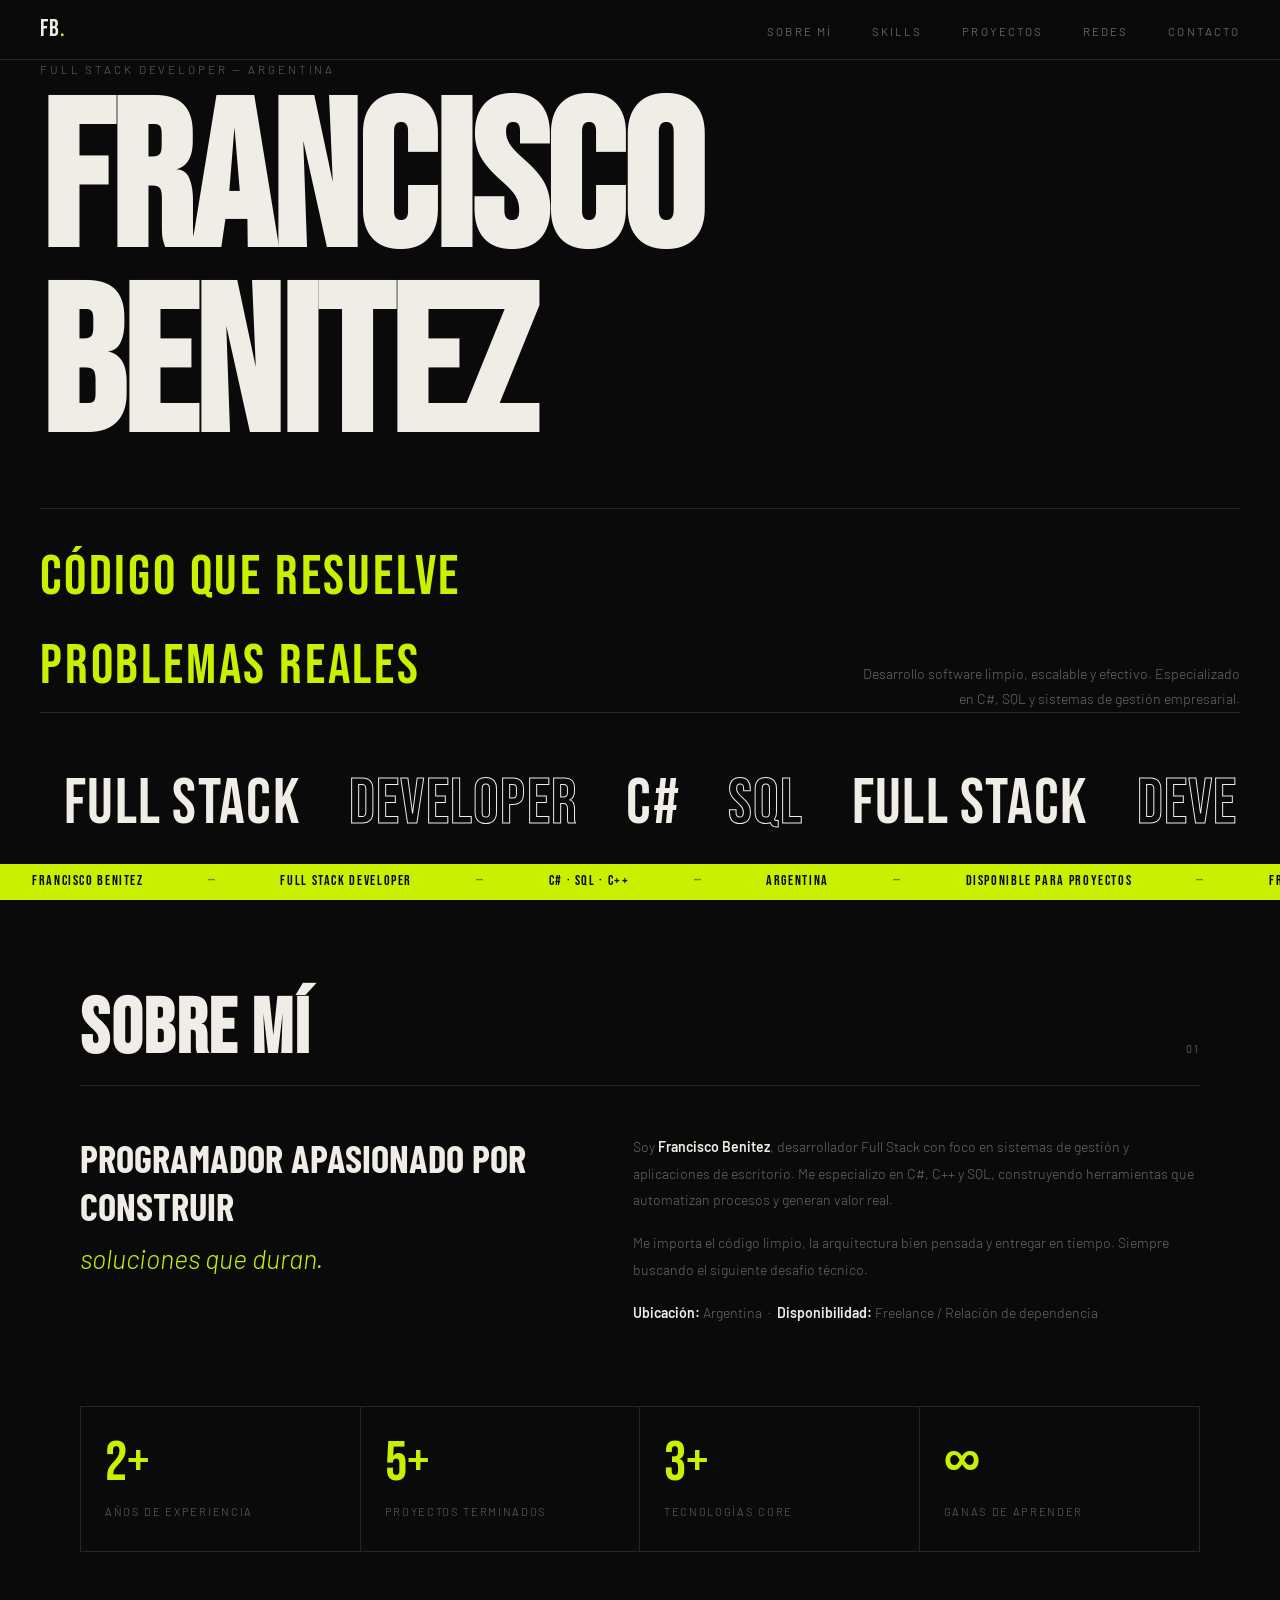
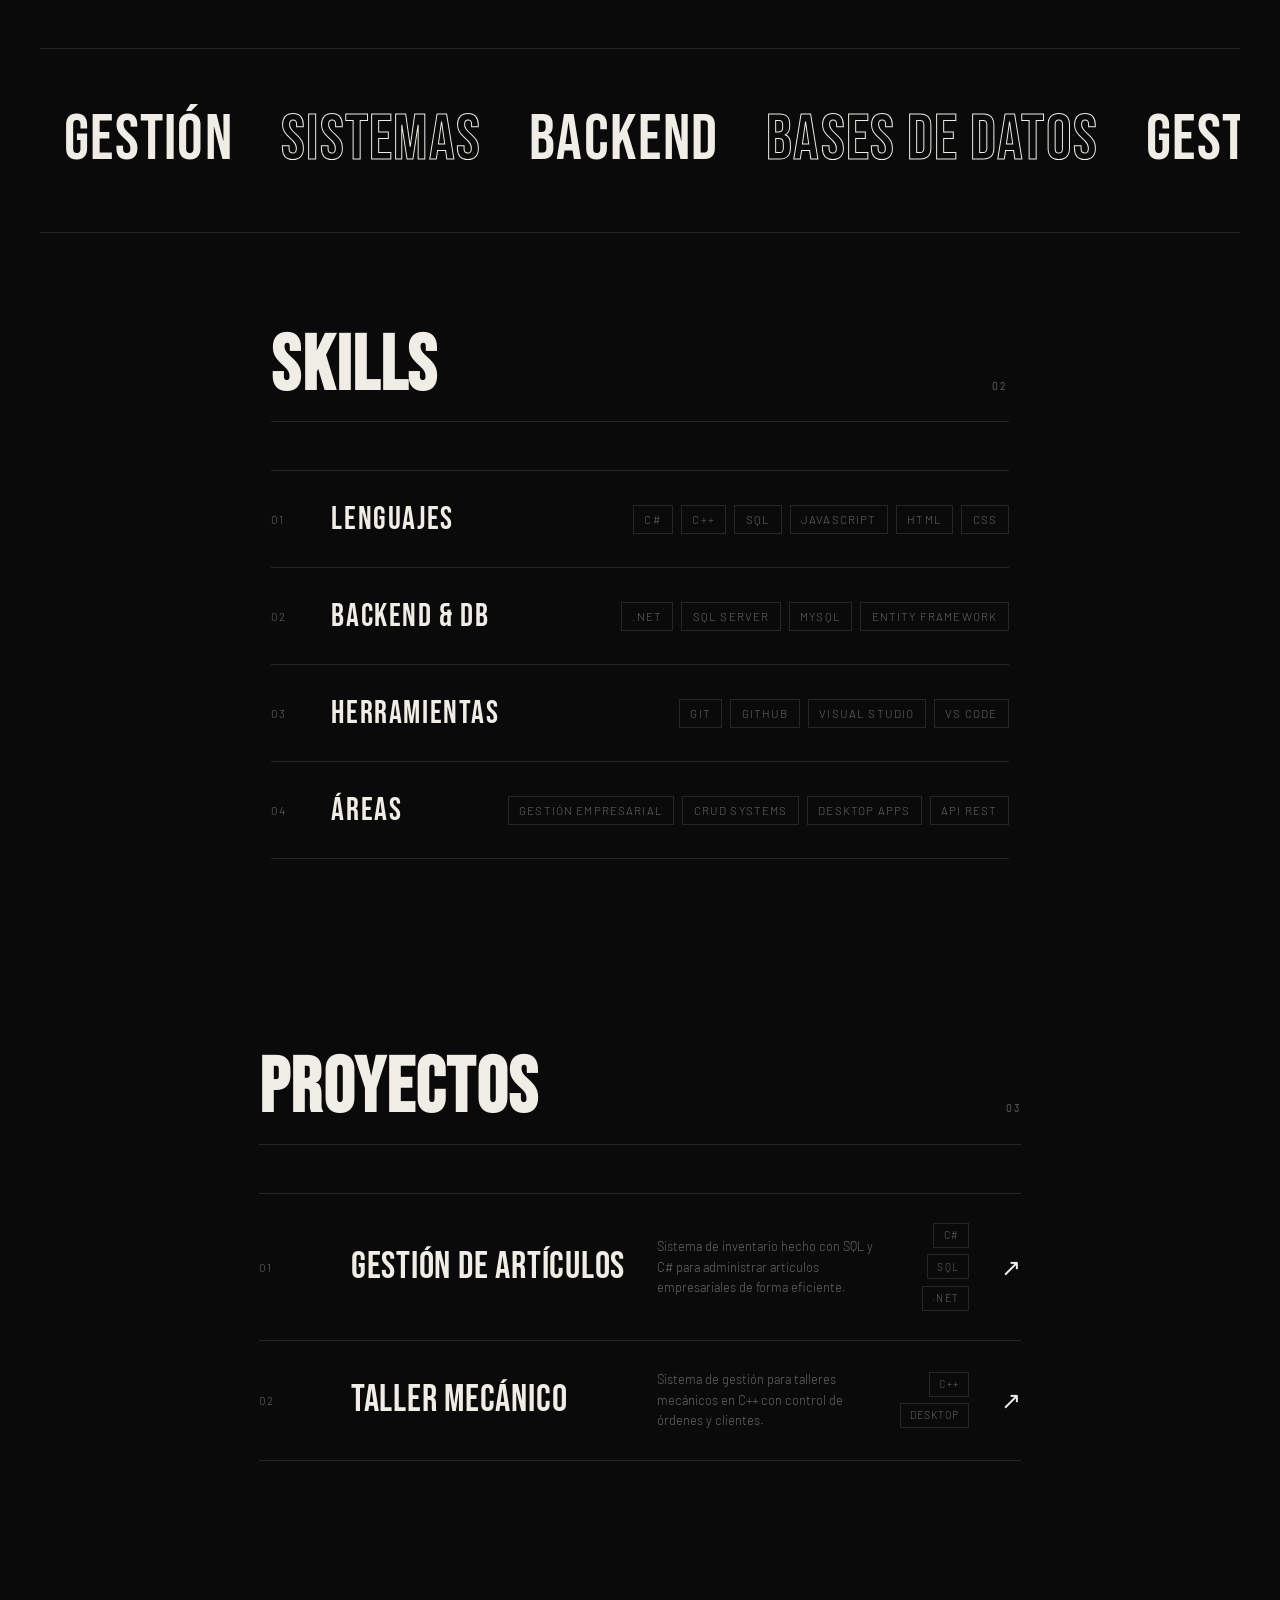
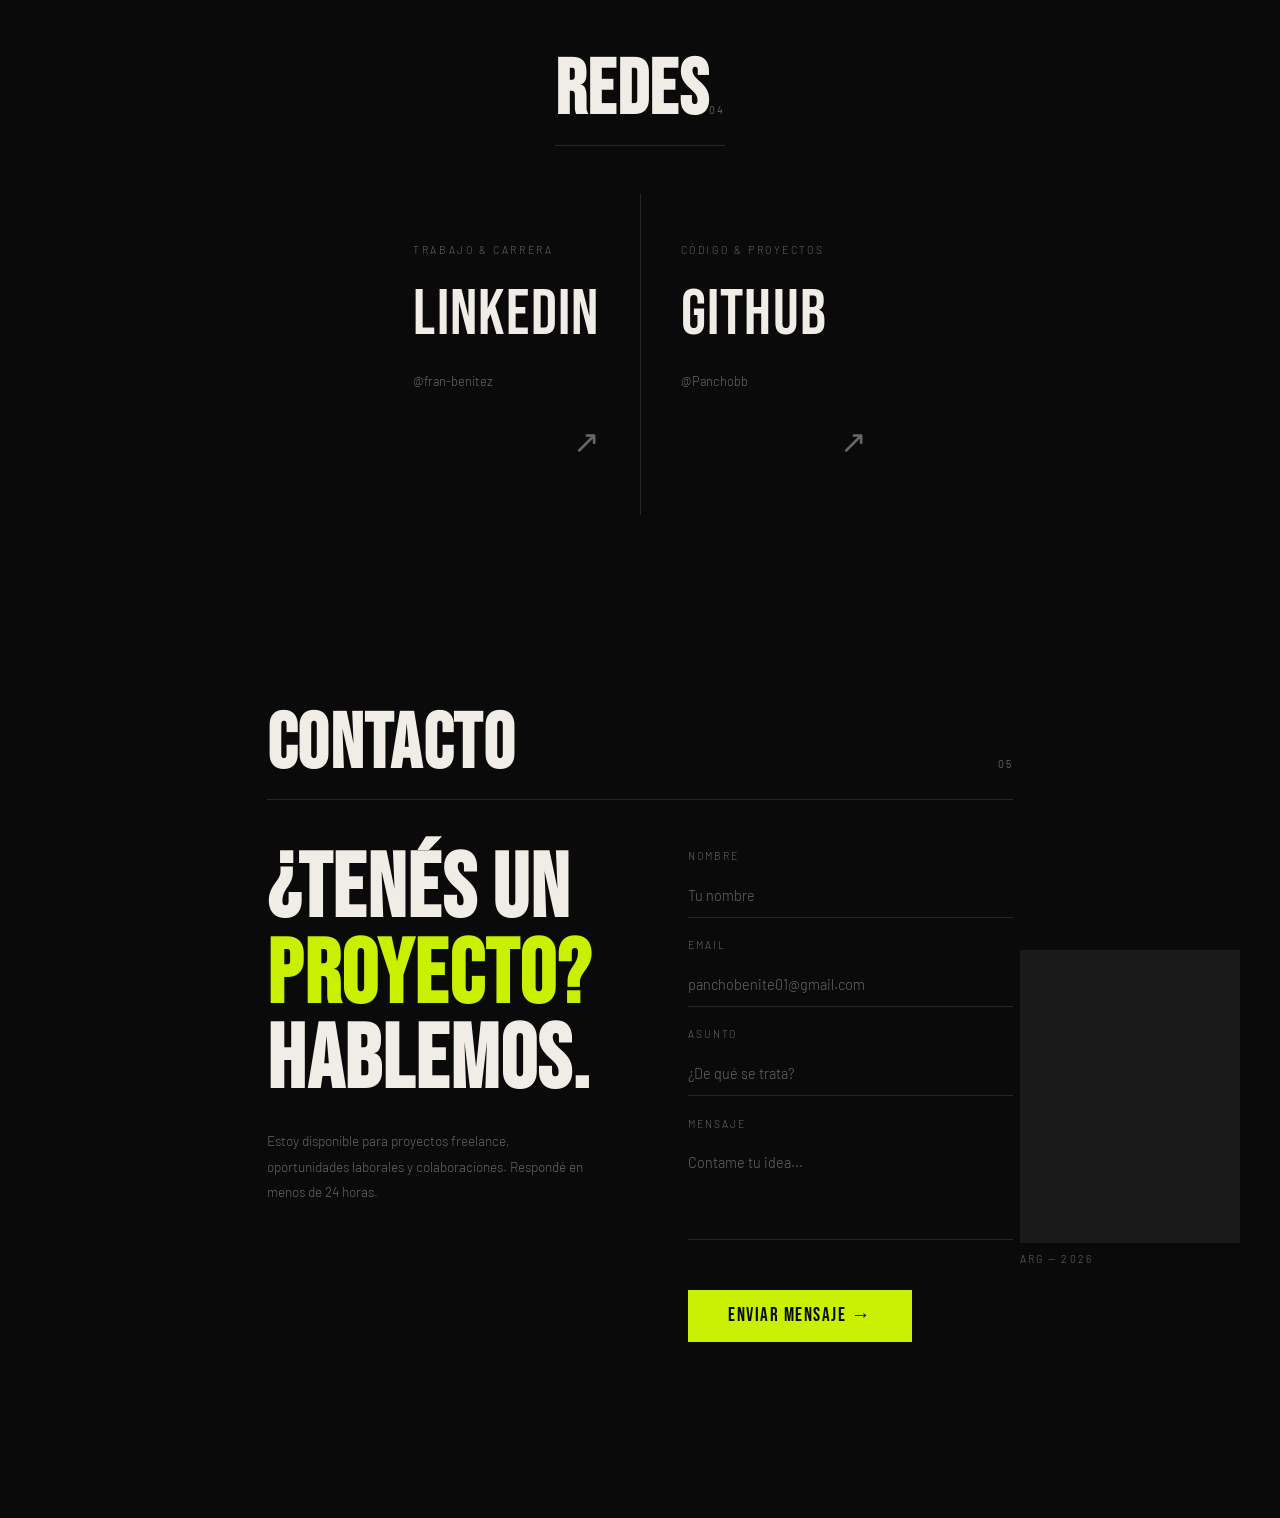
==== commit 0a57fdb6: "Update email placeholder in index.html" ====
--- a/index.html
+++ b/index.html
@@ -1038,7 +1038,7 @@
           </div>
           <div class="form-group">
             <label class="form-label">Email</label>
-            <input type="email" name="email" placeholder="tu@email.com" required />
+            <input type="email" name="email" placeholder="panchobenite01@gmail.com" required />
           </div>
           <div class="form-group">
             <label class="form-label">Asunto</label>
